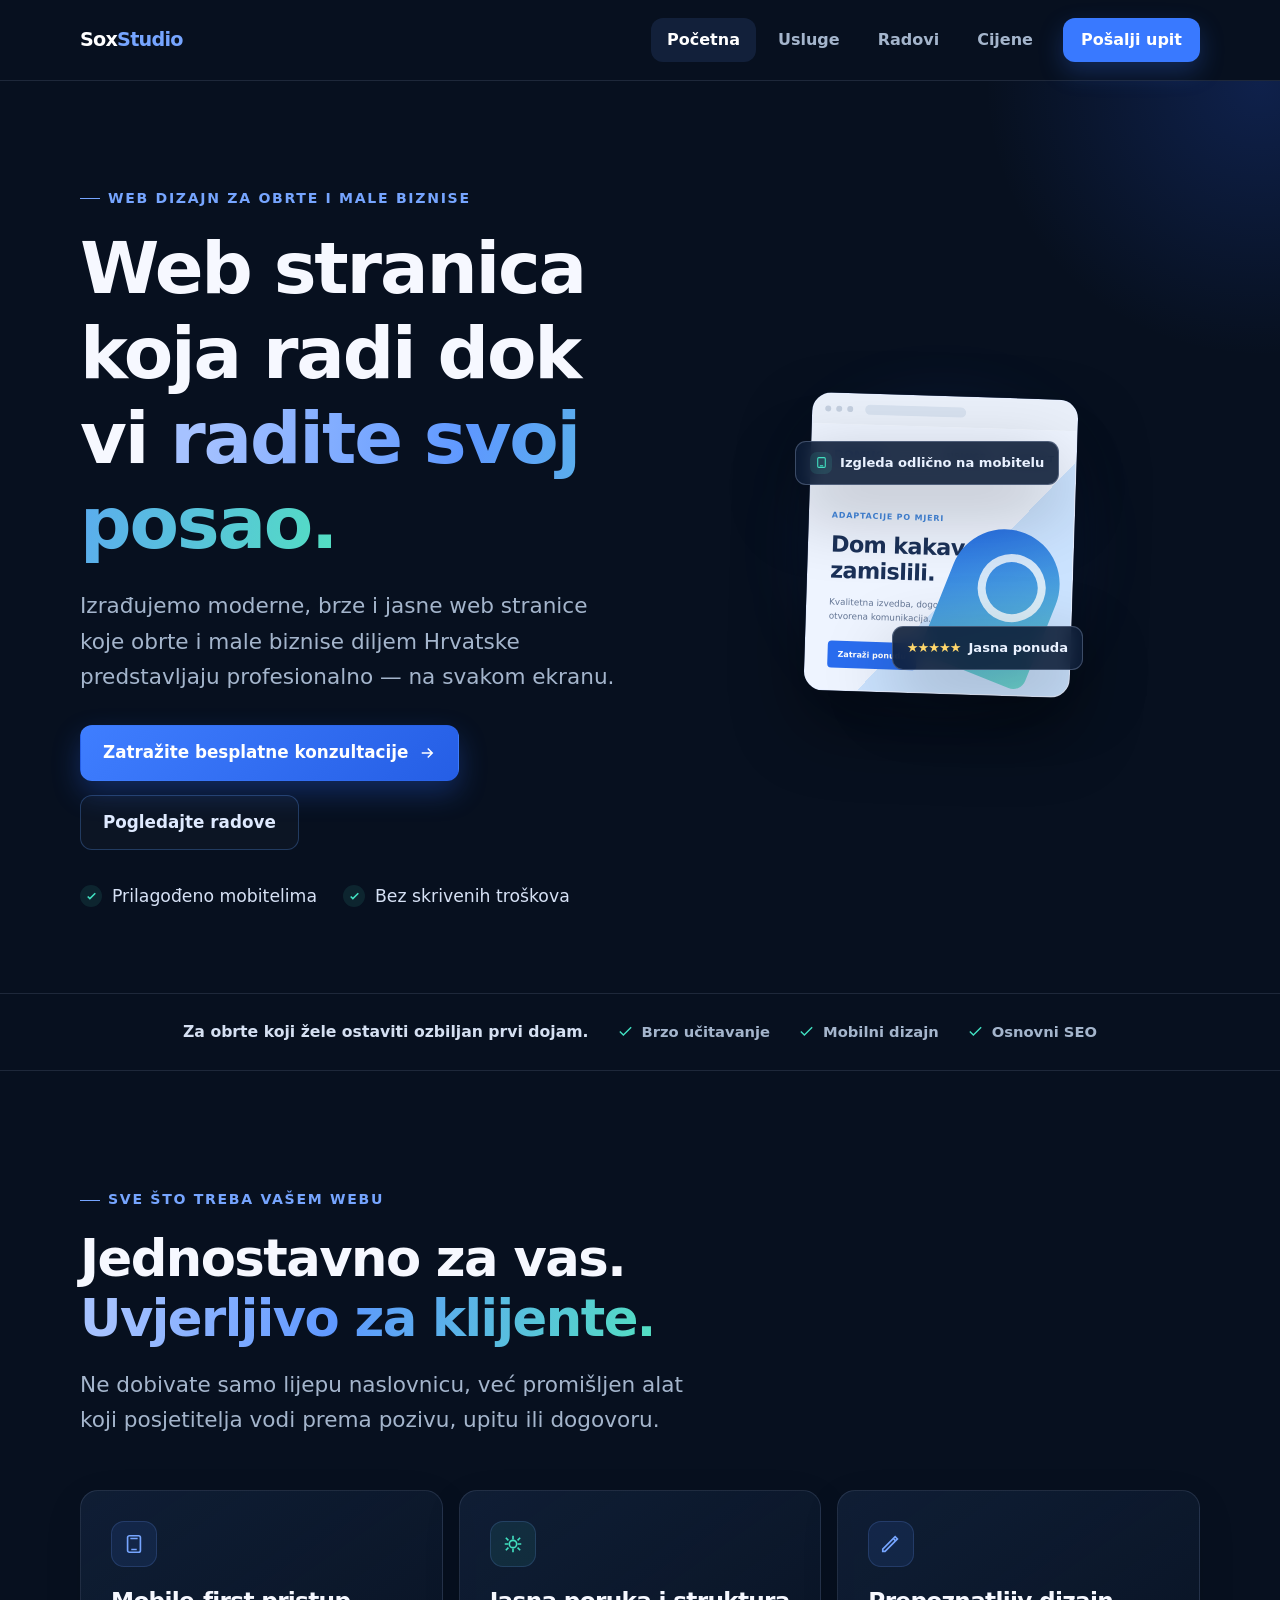
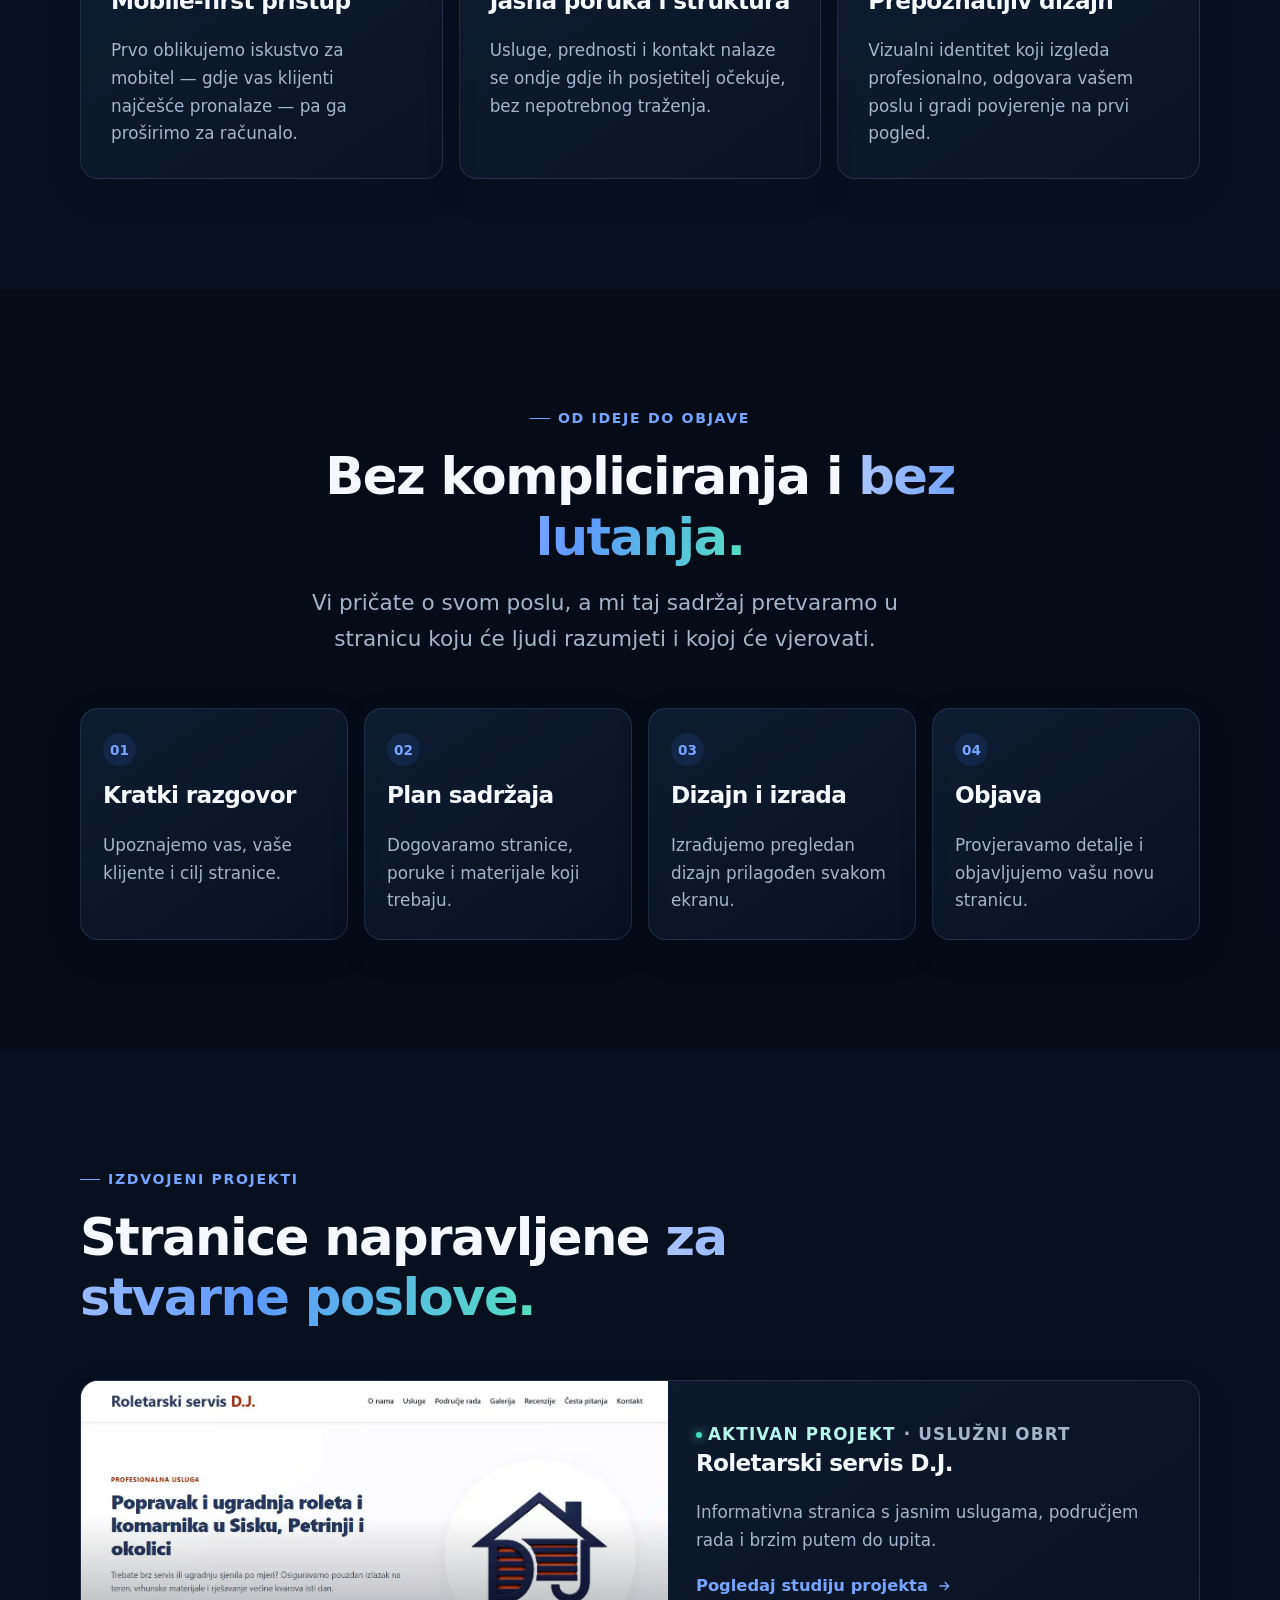
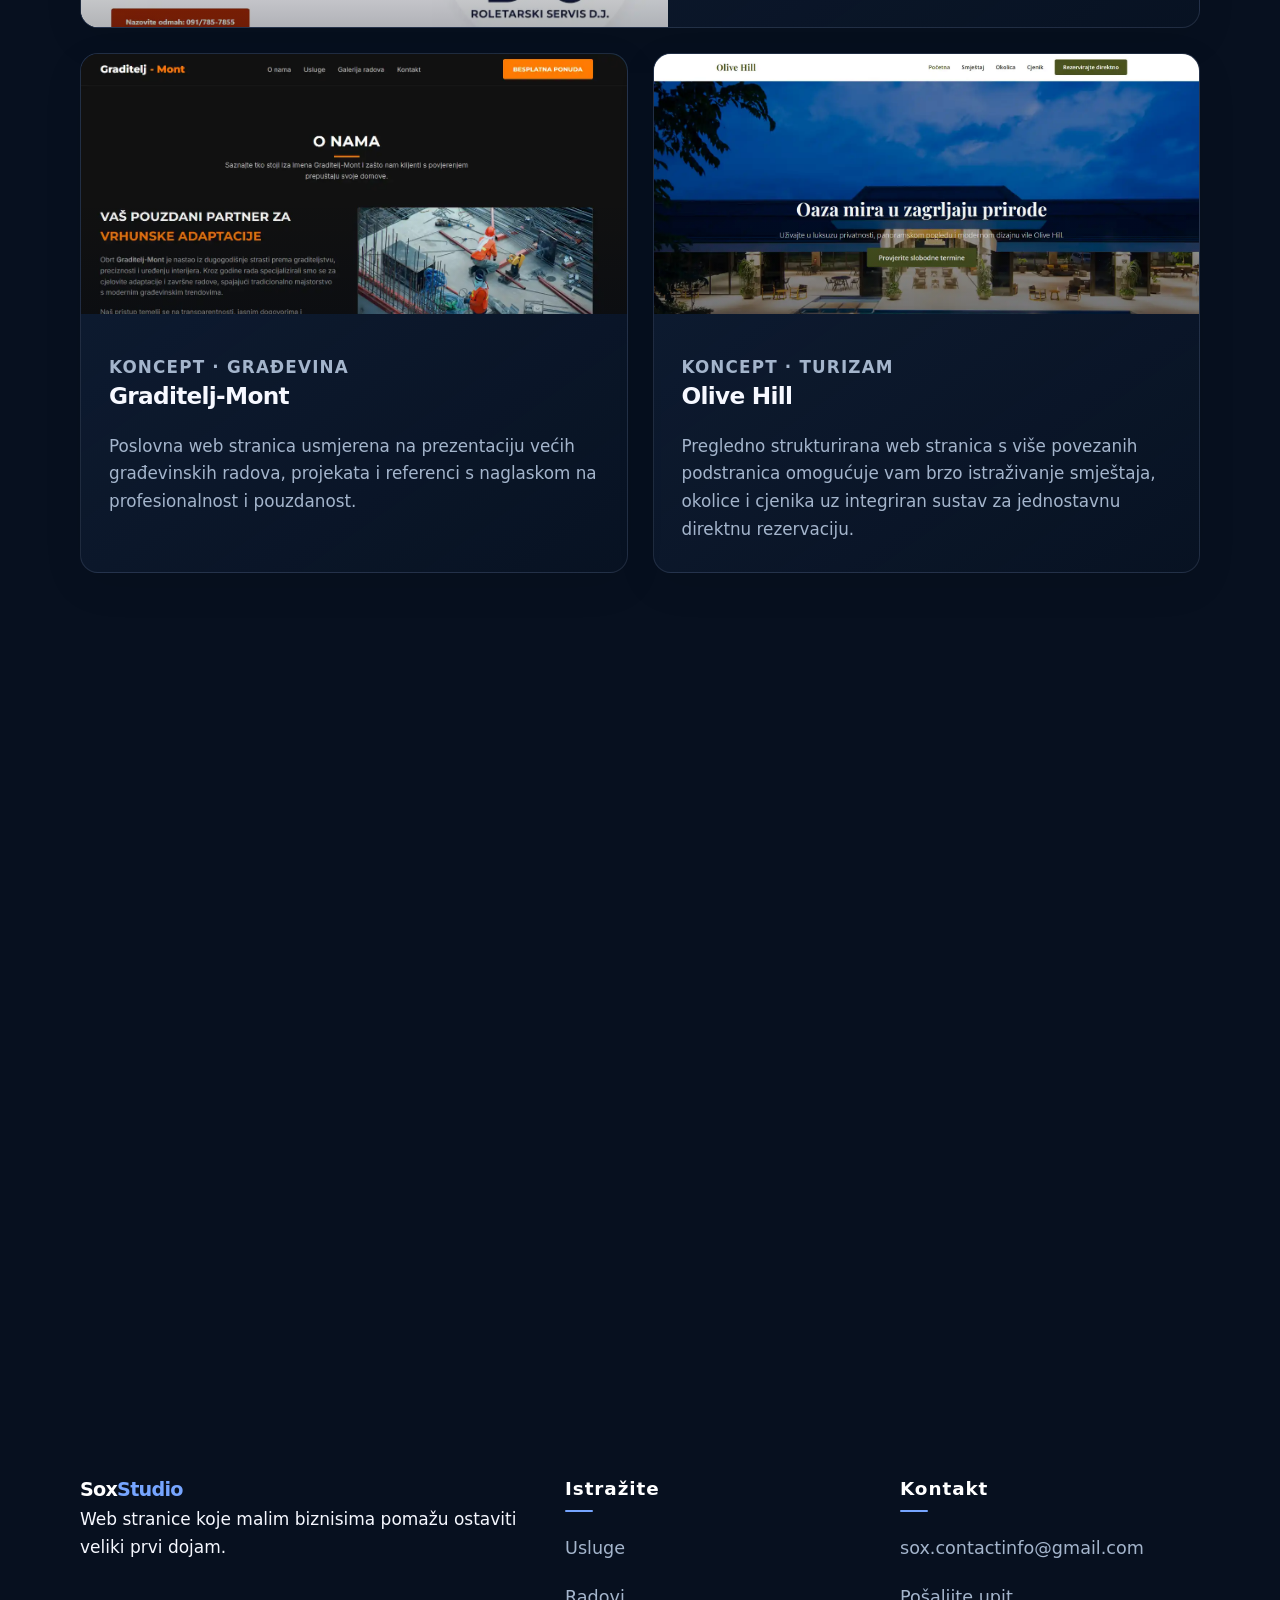
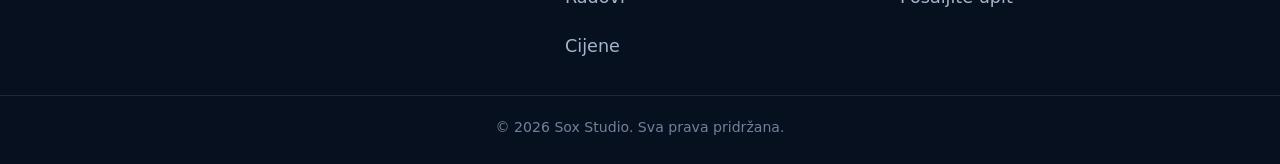
==== index.html @ bccfd8ac "Update index.html" ====
<!doctype html>
<html lang="hr">
<head>
  <meta charset="utf-8">
  <meta name="viewport" content="width=device-width, initial-scale=1">
  
  <!-- Primarni SEO Title (Sadrži primarnu ključnu riječ i brend) -->
  <title>Izrada web stranica za obrte i male biznise | Sox Studio</title>
  
  <!-- SEO Meta Opis (Privlačan sažetak do 160 znakova s pozivom na akciju) -->
  <meta name="description" content="Izrađujemo brze, moderne i jasne web stranice za obrte i male biznise diljem Hrvatske. Bez skrivenih troškova. Zatražite besplatne konzultacije!">
  
  <!-- Kanonski link (ažuriran na novu vlastitu domenu) -->
  <link rel="canonical" href="https://sox-studio.hr/">

  <!-- Open Graph / Social Sharing tagovi (Za ljepši prikaz na Facebooku, WhatsAppu, LinkedInu) -->
  <meta property="og:title" content="Izrada web stranica za obrte i male biznise | Sox Studio">
  <meta property="og:description" content="Izrađujemo brze, moderne i jasne web stranice za male biznise diljem Hrvatske. Bez skrivenih troškova.">
  <meta property="og:type" content="website">
  <meta property="og:url" content="https://sox-studio.hr">
  <meta property="og:image" content="https://sox-studio.hr/assets/images/og-slika.jpg">

  <link rel="stylesheet" href="assets/styles.css">
</head>
<body>
  <header class="site-header">
    <div class="container nav">
      <a class="logo" href="index.html" aria-label="Sox Studio, početna">Sox<span>Studio</span></a>
      <button class="menu-button" type="button" aria-label="Otvori navigaciju" aria-expanded="false">
        <svg class="menu-icon" viewBox="0 0 24 24" fill="none" stroke="currentColor" stroke-width="2"><path d="M3 6h18M3 12h18M3 18h18"/></svg>
        <svg class="close-icon" viewBox="0 0 24 24" fill="none" stroke="currentColor" stroke-width="2"><path d="m6 6 12 12M18 6 6 18"/></svg>
      </button>
      <nav class="nav-links" aria-label="Glavna navigacija">
        <a href="index.html" aria-current="page">Početna</a>
        <a href="usluge.html">Usluge</a>
        <a href="radovi.html">Radovi</a>
        <a href="cijene.html">Cijene</a>
        <a href="kontakt.html" class="nav-cta">Pošalji upit</a>
      </nav>
    </div>
  </header>

  <main>
    <section class="hero">
      <div class="container hero-grid">
        <div class="hero-copy" data-reveal>
          <p class="eyebrow">Web dizajn za obrte i male biznise</p>
          <h1>Web stranica koja radi dok vi <span class="gradient-text">radite svoj posao.</span></h1>
          <p class="lead">Izrađujemo moderne, brze i jasne web stranice koje obrte i male biznise diljem Hrvatske predstavljaju profesionalno — na svakom ekranu.</p>
          <div class="button-row">
            <a class="button button--primary" href="kontakt.html">Zatražite besplatne konzultacije <svg viewBox="0 0 24 24" fill="none" stroke="currentColor" stroke-width="2"><path d="M5 12h14m-6-6 6 6-6 6"/></svg></a>
            <a class="button button--ghost" href="radovi.html">Pogledajte radove</a>
          </div>
          <ul class="hero-points">
            <li><span class="tick"><svg viewBox="0 0 24 24" fill="none" stroke="currentColor" stroke-width="3"><path d="m5 12 4 4L19 6"/></svg></span>Prilagođeno mobitelima</li>
            <li><span class="tick"><svg viewBox="0 0 24 24" fill="none" stroke="currentColor" stroke-width="3"><path d="m5 12 4 4L19 6"/></svg></span>Bez skrivenih troškova</li>
          </ul>
        </div>
        <div class="hero-visual" data-reveal>
          <div class="glow"></div>
          <div class="floating-card floating-card--top"><span class="floating-icon"><svg viewBox="0 0 24 24" fill="none" stroke="currentColor" stroke-width="2"><rect x="5" y="3" width="14" height="18" rx="2"/><path d="M9 18h6"/></svg></span>Izgleda odlično na mobitelu</div>
          <div class="site-preview" aria-label="Primjer modernog web dizajna">
            <div class="preview-bar"><i class="preview-dot"></i><i class="preview-dot"></i><i class="preview-dot"></i><i class="preview-address"></i></div>
            <div class="preview-content">
              <div class="preview-nav"><b>DOMUS</b><span>USLUGE &nbsp; · &nbsp; KONTAKT</span></div>
              <div class="preview-splash"><span class="preview-label">Adaptacije po mjeri</span><h3>Dom kakav ste zamislili.</h3><p>Kvalitetna izvedba, dogovoreni rokovi i otvorena komunikacija.</p><span class="preview-action">Zatraži ponudu</span></div>
              <div class="preview-shape"></div>
            </div>
          </div>
          <div class="floating-card floating-card--bottom"><span class="rating">★★★★★</span> Jasna ponuda</div>
        </div>
      </div>
    </section>

    <aside class="trust-strip" aria-label="Prednosti Sox Studija">
      <div class="container trust-inner">
        <p>Za obrte koji žele ostaviti ozbiljan prvi dojam.</p>
        <span class="trust-item"><svg viewBox="0 0 24 24" fill="none" stroke="currentColor" stroke-width="2"><path d="M20 6 9 17l-5-5"/></svg>Brzo učitavanje</span>
        <span class="trust-item"><svg viewBox="0 0 24 24" fill="none" stroke="currentColor" stroke-width="2"><path d="M20 6 9 17l-5-5"/></svg>Mobilni dizajn</span>
        <span class="trust-item"><svg viewBox="0 0 24 24" fill="none" stroke="currentColor" stroke-width="2"><path d="M20 6 9 17l-5-5"/></svg>Osnovni SEO</span>
      </div>
    </aside>

    <section class="section" id="prednosti">
      <div class="container">
        <div class="section-head" data-reveal>
          <p class="eyebrow">Sve što treba vašem webu</p>
          <h2>Jednostavno za vas. <span class="gradient-text">Uvjerljivo za klijente.</span></h2>
          <p class="lead">Ne dobivate samo lijepu naslovnicu, već promišljen alat koji posjetitelja vodi prema pozivu, upitu ili dogovoru.</p>
        </div>
        <div class="cards cards--3">
          <article class="feature-card" data-reveal>
            <div class="icon-box"><svg viewBox="0 0 24 24" fill="none" stroke="currentColor" stroke-width="1.8"><rect x="5" y="3" width="14" height="18" rx="2"/><path d="M9 18h6M8 6h8"/></svg></div>
            <h3>Mobile-first pristup</h3>
            <p>Prvo oblikujemo iskustvo za mobitel — gdje vas klijenti najčešće pronalaze — pa ga proširimo za računalo.</p>
          </article>
          <article class="feature-card" data-reveal>
            <div class="icon-box icon-box--teal"><svg viewBox="0 0 24 24" fill="none" stroke="currentColor" stroke-width="1.8"><path d="M12 3v4m0 10v4M4.2 5.2l2.8 2.8m10 8 2.8 2.8M3 12h4m10 0h4M4.2 18.8 7 16m10-8 2.8-2.8"/><circle cx="12" cy="12" r="4"/></svg></div>
            <h3>Jasna poruka i struktura</h3>
            <p>Usluge, prednosti i kontakt nalaze se ondje gdje ih posjetitelj očekuje, bez nepotrebnog traženja.</p>
          </article>
          <article class="feature-card" data-reveal>
            <div class="icon-box"><svg viewBox="0 0 24 24" fill="none" stroke="currentColor" stroke-width="1.8"><path d="M3 17.5V20h2.5L19 6.5 16.5 4 3 17.5Z"/><path d="m14.5 6 2.5 2.5"/></svg></div>
            <h3>Prepoznatljiv dizajn</h3>
            <p>Vizualni identitet koji izgleda profesionalno, odgovara vašem poslu i gradi povjerenje na prvi pogled.</p>
          </article>
        </div>
      </div>
    </section>

    <section class="section section--dark">
      <div class="container">
        <div class="section-head section-head--center" data-reveal>
          <p class="eyebrow">Od ideje do objave</p>
          <h2>Bez kompliciranja i <span class="gradient-text">bez lutanja.</span></h2>
          <p class="lead">Vi pričate o svom poslu, a mi taj sadržaj pretvaramo u stranicu koju će ljudi razumjeti i kojoj će vjerovati.</p>
        </div>
        <div class="steps">
          <article class="step-card" data-reveal><h3>Kratki razgovor</h3><p>Upoznajemo vas, vaše klijente i cilj stranice.</p></article>
          <article class="step-card" data-reveal><h3>Plan sadržaja</h3><p>Dogovaramo stranice, poruke i materijale koji trebaju.</p></article>
          <article class="step-card" data-reveal><h3>Dizajn i izrada</h3><p>Izrađujemo pregledan dizajn prilagođen svakom ekranu.</p></article>
          <article class="step-card" data-reveal><h3>Objava</h3><p>Provjeravamo detalje i objavljujemo vašu novu stranicu.</p></article>
        </div>
      </div>
    </section>

    <section class="section">
      <div class="container">
        <div class="section-head" data-reveal>
          <p class="eyebrow">Izdvojeni projekti</p>
          <h2>Stranice napravljene <span class="gradient-text">za stvarne poslove.</span></h2>
        </div>
        
        <div class="projects">
          
          <!-- 1. Roletarski servis -->
          <article class="project-card project-card--wide" data-reveal>
            <div class="project-thumb project-thumb--roletar">
              <a href="https://roletarski-servis-dj.hr/" target="_blank" rel="noopener noreferrer">
                <img src="assets/images/web-dizajn-roletarski-servis.webp" alt="Izrada web stranice za roletarski servis - prikaz projekta" class="mini-image" loading="lazy">
              </a>
            </div>
            <div class="project-info">
              <p class="project-meta"><span class="status">Aktivan projekt</span> · Uslužni obrt</p>
              <h3>Roletarski servis D.J.</h3>
              <p>Informativna stranica s jasnim uslugama, područjem rada i brzim putem do upita.</p>
              <a class="text-link" href="radovi.html">Pogledaj studiju projekta <svg viewBox="0 0 24 24" fill="none" stroke="currentColor" stroke-width="2"><path d="M5 12h14m-6-6 6 6-6 6"/></svg></a>
            </div>
          </article>

          <!-- 2. Graditelj Mont -->
          <article class="project-card" data-reveal>
            <div class="project-thumb project-thumb--volt">
              <a href="https://lorenaa420.github.io/graditeljstvo-web/" target="_blank" rel="noopener noreferrer">
                <img src="assets/images/web-stranica-gradevinski-obrt.webp" alt="Web prezentacija majstora za kućne popravke - prikaz dizajna" class="mini-image" loading="lazy">
              </a>
            </div>
            <div class="project-info">
              <p class="project-meta">Koncept · Građevina</p>
              <h3>Graditelj-Mont</h3>
              <p>Poslovna web stranica usmjerena na prezentaciju većih građevinskih radova, projekata i referenci s naglaskom na profesionalnost i pouzdanost.</p>
            </div>
          </article>

          <!-- 3. Vila na najam -->
          <article class="project-card" data-reveal>
            <div class="project-thumb project-thumb--kvadrat">
              <a href="https://lorenaa420.github.io/turizam-web/index.html" target="_blank" rel="noopener noreferrer">
                <img src="assets/images/web-dizajn-iznajmljivanje-smjestaj.webp" alt="Web stranica građevinskog obrta i adaptacija - prikaz projekta" class="mini-image" loading="lazy">
              </a>
            </div>
            <div class="project-info">
              <p class="project-meta">Koncept · Turizam</p>
              <h3>Olive Hill</h3>
              <p>Pregledno strukturirana web stranica s više povezanih podstranica omogućuje vam brzo istraživanje smještaja, okolice i cjenika uz integriran sustav za jednostavnu direktnu rezervaciju.</p>
            </div>
          </article>

        </div>

        <div class="button-row" data-reveal>
          <a class="button button--ghost" href="radovi.html">Svi naši radovi <svg viewBox="0 0 24 24" fill="none" stroke="currentColor" stroke-width="2"><path d="M5 12h14m-6-6 6 6-6 6"/></svg></a>
        </div>
      </div>
    </section>

    <section class="section">
      <div class="container"><div class="cta-box" data-reveal>
        <p class="eyebrow">Spremni za bolji prvi dojam?</p>
        <h2>Vaš posao zaslužuje web stranicu koja ga predstavlja kako treba.</h2>
        <p class="lead">Javite nam što radite i što želite postići. Početni razgovor je besplatan i bez obveze.</p>
        <div class="button-row"><a class="button button--primary" href="kontakt.html">Pošaljite upit <svg viewBox="0 0 24 24" fill="none" stroke="currentColor" stroke-width="2"><path d="M5 12h14m-6-6 6 6-6 6"/></svg></a><a class="button button--ghost" href="cijene.html">Pogledajte cijene</a></div>
      </div></div>
    </section>
  </main>

  <footer class="site-footer">
    <div class="container">
      <div class="footer-grid">
        <div>
          <a class="logo" href="index.html">Sox<span>Studio</span></a>
          <p class="footer-copy">Web stranice koje malim biznisima pomažu ostaviti veliki prvi dojam.</p>
        </div>
        <div>
          <p class="footer-title">Istražite</p>
          <nav class="footer-links">
            <a href="usluge.html">Usluge</a>
            <a href="radovi.html">Radovi</a>
            <a href="cijene.html">Cijene</a>
          </nav>
        </div>
        <div>
          <p class="footer-title">Kontakt</p>
          <nav class="footer-links">
            <a href="mailto:sox.contactinfo@gmail.com">sox.contactinfo@gmail.com</a>
            <a href="kontakt.html">Pošaljite upit</a>
          </nav>
        </div>
      </div>
      <div class="footer-bottom">
        <span>© 2026 Sox Studio. Sva prava pridržana.</span>
      </div>
    </div>
  </footer>

  <script src="assets/script.js"></script>

  <!-- Schema JSON-LD skripta -->
  <script type="application/ld+json">
  {
    "@context": "https://schema.org",
    "@type": "ProfessionalService",
    "name": "Sox Studio",
    "description": "Izrada brzih, modernih i jasnih web stranica za obrte i male biznise diljem Hrvatske.",
    "url": "https://lorenaa420.github.io/sox-studio/index.html",
    "email": "sox.contactinfo@gmail.com",
    "areaServed": "Croatia",
    "priceRange": "€€",
    "knowsAbout": ["Web dizajn", "Izrada web stranica", "Mobile-first dizajn", "SEO"]
  }
  </script>
</body>
</html>
---- assets/styles.css ----
/* Sox Studio — shared, mobile-first styles (Fiksiran problem s prozirnošću kod skrolanja) */
:root {
  --bg: #07101f;
  --surface: #0c1729;
  --surface-2: #101f36;
  --line: rgba(195, 215, 255, .12);
  --line-strong: rgba(95, 159, 255, .28);
  --text: #f6f8ff;
  --muted: #a4b5cc;
  --blue: #3979ff;
  --blue-light: #76a5ff;
  --teal: #41dfc0;
  --shadow: 0 24px 70px rgba(0, 0, 0, .28);
  --radius-lg: 28px;
  --radius-md: 18px;
  --container: min(1120px, calc(100% - 40px));
}

* { box-sizing: border-box; }
html { scroll-behavior: smooth; }
body {
  min-width: 320px;
  margin: 0;
  overflow-x: hidden;
  color: var(--text);
  background: var(--bg);
  font-family: Inter, ui-sans-serif, system-ui, -apple-system, BlinkMacSystemFont, "Segoe UI", sans-serif;
  font-size: 17px;
  line-height: 1.65;
}
body.menu-open { overflow: hidden; }
a { color: inherit; }
button, input, textarea { font: inherit; }
button { cursor: pointer; }
::selection { background: rgba(57, 121, 255, .55); color: #fff; }

.container { width: var(--container); margin-inline: auto; }
.eyebrow {
  display: inline-flex;
  align-items: center;
  gap: 8px;
  margin: 0 0 16px;
  color: var(--blue-light);
  font-size: .88rem; 
  font-weight: 800;
  letter-spacing: .12em;
  text-transform: uppercase;
}
.eyebrow::before { width: 20px; height: 1px; background: currentColor; content: ""; }
.section { padding: 85px 0; }
.section--dark { background: rgba(3, 8, 18, .44); }
.section-head { max-width: 700px; margin-bottom: 38px; }
.section-head--center { margin-inline: auto; text-align: center; }
h1, h2, h3, h4, p { margin-top: 0; }
h1, h2, h3, h4 { letter-spacing: -.03em; line-height: 1.18; }
h1 { max-width: 740px; margin-bottom: 22px; font-size: clamp(2.6rem, 8.5vw, 4.5rem); }
h2 { margin-bottom: 18px; font-size: clamp(2.1rem, 5.5vw, 3.2rem); }
h3 { font-size: 1.45rem; }
h4 { font-size: 1.18rem; }
.lead { max-width: 630px; margin-bottom: 0; color: var(--muted); font-size: clamp(1.12rem, 2.3vw, 1.35rem); }
.gradient-text { background: linear-gradient(100deg, #a6c2ff 5%, #5e98ff 45%, #53dfc2); -webkit-background-clip: text; background-clip: text; color: transparent; }
.muted { color: var(--muted); }

/* Header & Mobile Navigation Fix (Uklonjena prozirnost kod skrolanja) */
.site-header {
  position: sticky;
  top: 0;
  z-index: 30;
  border-bottom: 1px solid var(--line);
  background: #07101f;
}
.site-header.is-scrolled { 
  background: #07101f; 
}
.nav { display: flex; min-height: 74px; align-items: center; justify-content: space-between; }
.logo { display: inline-flex; align-items: center; color: #fff; font-size: 1.2rem; font-weight: 850; letter-spacing: -.04em; text-decoration: none; }
.logo span { color: var(--blue-light); }
.menu-button { z-index: 32; display: grid; width: 44px; height: 44px; padding: 0; place-content: center; border: 1px solid var(--line); border-radius: 11px; color: var(--text); background: rgba(255, 255, 255, .03); }
.menu-button svg { width: 20px; height: 20px; }
.menu-button .close-icon { display: none; }
.menu-button[aria-expanded="true"] .menu-icon { display: none; }
.menu-button[aria-expanded="true"] .close-icon { display: block; }

/* Mobilni meni */
.nav-links { 
  position: fixed; 
  inset: 0; 
  z-index: 31; 
  display: flex; 
  visibility: hidden; 
  padding: 100px 24px 30px; 
  flex-direction: column; 
  align-items: center; 
  justify-content: center; 
  gap: 16px; 
  opacity: 0; 
  background: #07101f; 
  transition: opacity .22s ease, visibility .22s ease; 
}
.nav-links[data-open="true"] { visibility: visible; opacity: 1; }
.nav-links a { width: min(100%, 340px); padding: 15px 20px; border-radius: 12px; color: var(--muted); font-size: 1.25rem; font-weight: 700; text-align: center; text-decoration: none; transition: background .2s, color .2s; }
.nav-links a:hover, .nav-links a[aria-current="page"] { color: #fff; background: rgba(100, 149, 255, .12); }
.nav-links .nav-cta { margin-top: 8px; color: #fff; background: var(--blue); box-shadow: 0 10px 25px rgba(57, 121, 255, .25); }

/* Buttons */
.button-row { display: flex; flex-wrap: wrap; gap: 14px; margin-top: 30px; }
.button { display: inline-flex; min-height: 52px; align-items: center; justify-content: center; gap: 10px; padding: 13px 22px; border: 1px solid transparent; border-radius: 12px; color: #fff; font-size: 1.05rem; font-weight: 760; text-align: center; text-decoration: none; transition: transform .2s, border-color .2s, background .2s, box-shadow .2s; }
.button:hover { transform: translateY(-2px); }
.button--primary { background: linear-gradient(135deg, #3f7eff, #255ee5); box-shadow: 0 12px 28px rgba(40, 96, 231, .32); }
.button--primary:hover { box-shadow: 0 16px 34px rgba(40, 96, 231, .45); }
.button--ghost { border-color: var(--line-strong); color: #dfeaff; background: rgba(255,255,255,.025); }
.button--ghost:hover { border-color: rgba(140, 181, 255, .7); background: rgba(100, 149, 255, .1); }
.button svg { width: 18px; height: 18px; }

/* Homepage hero */
.hero { position: relative; padding: 85px 0 65px; overflow: hidden; }
.hero::before { position: absolute; top: -290px; right: -270px; width: 580px; height: 580px; border-radius: 50%; background: radial-gradient(circle, rgba(46, 101, 255, .2), transparent 67%); content: ""; pointer-events: none; }
.hero-grid { display: grid; gap: 52px; align-items: center; }
.hero-copy { position: relative; z-index: 1; }
.hero .lead { max-width: 580px; }
.hero-points { display: grid; gap: 12px; margin: 32px 0 0; padding: 0; list-style: none; color: #d6e1f5; font-size: 1.08rem; }
.hero-points li { display: flex; align-items: center; gap: 10px; }
.tick { display: grid; width: 22px; height: 22px; flex: none; place-items: center; border-radius: 50%; color: var(--teal); background: rgba(65, 223, 192, .1); }
.tick svg { width: 13px; height: 13px; }
.hero-visual { position: relative; max-width: 490px; margin-inline: auto; }
.glow { position: absolute; inset: 14% 12%; border-radius: 50%; background: rgba(47, 106, 255, .32); filter: blur(45px); }
.site-preview { position: relative; overflow: hidden; border: 1px solid rgba(162, 192, 255, .25); border-radius: 19px; background: #f7faff; box-shadow: 0 34px 70px rgba(0, 0, 0, .42); color: #17243c; transform: rotate(1.8deg); }
.preview-bar { display: flex; height: 30px; align-items: center; gap: 5px; padding-inline: 12px; background: #e9eff9; }
.preview-dot { width: 6px; height: 6px; border-radius: 50%; background: #c4cfdf; }
.preview-address { width: 42%; height: 10px; margin-left: 7px; border-radius: 5px; background: #d7e1ef; }
.preview-content { min-height: 260px; padding: 22px; background: linear-gradient(132deg, #eef4ff 0 58%, #cbe3ff 58%); }
.preview-nav { display: flex; justify-content: space-between; color: #354b70; font-size: .55rem; font-weight: 800; }
.preview-nav b { color: #2457cc; font-size: .75rem; }
.preview-splash { position: relative; max-width: 220px; margin-top: 32px; }
.preview-label { display: inline-block; color: #4388df; font-size: .5rem; font-weight: 800; letter-spacing: .1em; text-transform: uppercase; }
.preview-content h3 { margin: 5px 0 11px; color: #1b3158; font-size: 1.4rem; }
.preview-content p { width: 85%; margin-bottom: 13px; color: #647695; font-size: .55rem; }
.preview-action { display: inline-block; padding: 7px 10px; border-radius: 4px; color: #fff; background: #2a6def; font-size: .5rem; font-weight: 800; }
.preview-shape { position: absolute; right: 19px; bottom: 17px; width: 110px; height: 150px; border-radius: 55px 55px 13px 13px; background: linear-gradient(145deg, #2368e8, #71d9d2); transform: rotate(20deg); }
.preview-shape::before { position: absolute; top: 22px; left: 29px; width: 52px; height: 52px; border: 8px solid rgba(255,255,255,.78); border-radius: 50%; content: ""; }
.floating-card { position: absolute; z-index: 2; display: flex; align-items: center; gap: 8px; padding: 10px 14px; border: 1px solid rgba(201, 219, 255, .25); border-radius: 11px; color: #e9f1ff; background: rgba(13, 29, 55, .89); box-shadow: var(--shadow); font-size: .82rem; font-weight: 760; backdrop-filter: blur(8px); }
.floating-card--top { top: 15%; left: -13px; }
.floating-card--bottom { right: -9px; bottom: 8%; }
.floating-icon { display: grid; width: 22px; height: 22px; place-items: center; border-radius: 7px; color: var(--teal); background: rgba(65, 223, 192, .12); }
.floating-icon svg { width: 13px; height: 13px; }
.rating { color: #ffd76b; letter-spacing: -1px; }

/* General components */
.trust-strip { padding: 25px 0; border-block: 1px solid var(--line); color: var(--muted); }
.trust-inner { display: flex; flex-wrap: wrap; align-items: center; justify-content: center; gap: 15px 28px; text-align: center; }
.trust-inner p { margin: 0; color: #d5e0f2; font-size: .98rem; font-weight: 720; }
.trust-item { display: flex; align-items: center; gap: 8px; font-size: .92rem; font-weight: 650; }
.trust-item svg { width: 17px; height: 17px; color: var(--teal); }
.cards { display: grid; gap: 16px; }
.feature-card, .project-card, .price-card, .step-card, .contact-card, .testimonial, .faq-item { border: 1px solid var(--line); border-radius: var(--radius-md); background: linear-gradient(145deg, rgba(20, 37, 64, .66), rgba(10, 22, 40, .45)); box-shadow: 0 12px 40px rgba(0,0,0,.08); }
.feature-card { padding: 28px; transition: border-color .2s, transform .2s, background .2s; }
.feature-card:hover { border-color: var(--line-strong); background: rgba(21, 42, 73, .88); transform: translateY(-4px); }
.icon-box { display: grid; width: 46px; height: 46px; margin-bottom: 20px; place-items: center; border: 1px solid rgba(113, 163, 255, .18); border-radius: 13px; color: var(--blue-light); background: rgba(63, 126, 255, .11); }
.icon-box--teal { color: var(--teal); background: rgba(65, 223, 192, .09); }
.icon-box svg { width: 22px; height: 22px; }
.feature-card p, .project-card p, .step-card p, .testimonial p { margin: 12px 0 0; color: var(--muted); font-size: 1.05rem; }
.text-link { display: inline-flex; align-items: center; gap: 8px; margin-top: 18px; color: var(--blue-light); font-size: 1.02rem; font-weight: 750; text-decoration: none; }
.text-link svg { width: 16px; height: 16px; transition: transform .2s; }
.text-link:hover svg { transform: translateX(3px); }

/* Project cards */
.projects { display: grid; gap: 20px; }
.project-card { position: relative; overflow: hidden; }

.project-thumb { 
  position: relative; 
  height: 230px; 
  overflow: hidden; 
  padding: 0; 
}

.project-thumb::after { 
  position: absolute; 
  inset: 0; 
  background: linear-gradient(180deg, transparent 55%, rgba(1, 7, 18, .3)); 
  content: ""; 
  pointer-events: none;
  z-index: 2;
}

.project-thumb--roletar { background: linear-gradient(135deg, #f9eee1 0 52%, #a76d37 52% 60%, #d2b28d 60%); }
.project-thumb--volt { background: linear-gradient(135deg, #0b1128, #123362 55%, #1b917f); }
.project-thumb--kvadrat { background: linear-gradient(135deg, #d5d8da, #9da5a8 48%, #494e55 48%); }
.project-thumb--beauty { background: linear-gradient(135deg, #f9e3e8, #dbafbf 55%, #a16f80); }

.mini-image {
  position: absolute;
  top: 0;
  left: 0;
  width: 100%;
  height: 100%;
  object-fit: cover; 
  object-position: top center; 
  display: block;
  z-index: 1;
}

.project-info { padding: 26px; }
.project-meta { display: flex; align-items: center; gap: 8px; margin: 0 0 10px; color: var(--blue-light); font-size: .84rem; font-weight: 800; letter-spacing: .07em; text-transform: uppercase; }
.status { display: inline-flex; align-items: center; gap: 6px; color: #b5f6e9; }
.status::before { width: 6px; height: 6px; border-radius: 50%; background: var(--teal); box-shadow: 0 0 10px var(--teal); content: ""; }

/* Process, testimonial, cta */
.steps { display: grid; gap: 16px; counter-reset: step; }
.step-card { position: relative; padding: 28px 24px 24px 74px; }
.step-card::before { position: absolute; top: 26px; left: 24px; display: grid; width: 33px; height: 33px; place-items: center; border-radius: 50%; color: var(--blue-light); background: rgba(63, 126, 255, .12); content: counter(step, decimal-leading-zero); counter-increment: step; font-size: .85rem; font-weight: 850; }
.testimonials { display: grid; gap: 16px; }
.testimonial { padding: 28px; }
.quote-mark { color: var(--blue-light); font-size: 2.3rem; line-height: .55; }
.testimonial footer { display: flex; align-items: center; gap: 12px; margin-top: 20px; }
.avatar { display: grid; width: 38px; height: 38px; place-items: center; border-radius: 50%; color: #dce7ff; background: #213961; font-size: .85rem; font-weight: 820; }
.testimonial footer strong, .testimonial footer span { display: block; }
.testimonial footer strong { font-size: .98rem; }
.testimonial footer span { color: var(--muted); font-size: .85rem; }
.cta-box { position: relative; overflow: hidden; padding: 42px 30px; border: 1px solid rgba(106, 157, 255, .28); border-radius: var(--radius-lg); background: linear-gradient(125deg, #153a91, #162c5c 65%, #0d2434); box-shadow: var(--shadow); }
.cta-box::after { position: absolute; right: -80px; bottom: -120px; width: 320px; height: 320px; border: 40px solid rgba(109, 168, 255, .13); border-radius: 50%; content: ""; }
.cta-box > * { position: relative; z-index: 1; }
.cta-box h2 { max-width: 700px; margin-bottom: 14px; }
.cta-box .lead { color: #c5d5f2; }
.cta-box .button--ghost { border-color: rgba(255,255,255,.25); }

/* Page hero */
.page-hero { position: relative; padding: 80px 0 58px; overflow: hidden; }
.page-hero::after { position: absolute; top: -150px; right: -130px; width: 420px; height: 420px; border-radius: 50%; background: radial-gradient(circle, rgba(47, 105, 255, .2), transparent 66%); content: ""; }
.page-hero .container { position: relative; z-index: 1; }
.breadcrumbs { display: flex; flex-wrap: wrap; gap: 6px; margin-bottom: 24px; color: var(--muted); font-size: .9rem; }
.breadcrumbs a { color: var(--muted); text-decoration: none; }
.breadcrumbs a:hover { color: #fff; }
.breadcrumbs span { color: #63728e; }

/* Services */
.service-list { display: grid; gap: 20px; }
.service-row { display: grid; gap: 18px; padding: 28px; border-top: 1px solid var(--line); }
.service-row:first-child { border-top: 0; }
.service-row h3 { margin-bottom: 10px; }
.service-row p { margin: 0; color: var(--muted); font-size: 1.05rem; }
.service-number { color: var(--blue-light); font-size: .85rem; font-weight: 850; letter-spacing: .08em; }
.check-list { display: grid; gap: 12px; margin: 20px 0 0; padding: 0; list-style: none; color: #dce7f9; font-size: 1.02rem; }
.check-list li { display: flex; gap: 10px; align-items: flex-start; }
.check-list svg { width: 19px; height: 19px; flex: none; color: var(--teal); }
.split-panel { display: grid; gap: 30px; align-items: center; }
.content-panel { padding: 30px; border: 1px solid var(--line); border-radius: var(--radius-lg); background: rgba(15, 30, 53, .53); }
.content-panel h3 { margin-bottom: 12px; }
.content-panel p { color: var(--muted); font-size: 1.05rem; }
.metric-grid { display: grid; grid-template-columns: repeat(2, 1fr); gap: 1px; overflow: hidden; border: 1px solid var(--line); border-radius: var(--radius-md); background: var(--line); }
.metric { padding: 24px 18px; background: #0c192d; }
.metric strong { display: block; color: #fff; font-size: 1.8rem; letter-spacing: -.06em; }
.metric span { color: var(--muted); font-size: .88rem; }

/* Portfolio */
.filter-bar { display: flex; gap: 9px; margin: 0 0 26px; overflow-x: auto; padding-bottom: 5px; scrollbar-width: none; }
.filter-bar::-webkit-scrollbar { display: none; }
.filter-button { flex: none; padding: 11px 16px; border: 1px solid var(--line); border-radius: 999px; color: var(--muted); background: transparent; font-size: .9rem; font-weight: 700; }
.filter-button[aria-pressed="true"], .filter-button:hover { border-color: rgba(112, 163, 255, .45); color: #fff; background: rgba(57, 121, 255, .15); }
.project-card.is-hidden { display: none; }
.case-grid { display: grid; gap: 20px; }
.case-highlight { padding: 30px; border: 1px solid rgba(102, 157, 255, .22); border-radius: var(--radius-lg); background: linear-gradient(135deg, #122a52, #0c1830); }
.case-highlight h3 { margin: 12px 0; font-size: 1.7rem; }
.case-tags { display: flex; flex-wrap: wrap; gap: 8px; margin-top: 20px; }
.tag { padding: 7px 11px; border: 1px solid var(--line); border-radius: 6px; color: #c8d6ed; background: rgba(255,255,255,.035); font-size: .8rem; font-weight: 700; }

/* Pricing */
.pricing-grid { display: grid; gap: 18px; align-items: stretch; }
.price-card { position: relative; padding: 30px; }
.price-card--popular { border-color: rgba(98, 151, 255, .55); background: linear-gradient(150deg, rgba(29, 68, 142, .78), rgba(12, 27, 51, .92)); box-shadow: 0 22px 45px rgba(5, 17, 40, .4); }
.popular-label { position: absolute; top: -12px; left: 24px; padding: 5px 11px; border-radius: 999px; color: #08224b; background: var(--teal); font-size: .74rem; font-weight: 850; letter-spacing: .06em; text-transform: uppercase; }
.price-card h3 { margin-bottom: 8px; }
.price-card > p { margin-bottom: 22px; color: var(--muted); font-size: 1.02rem; }
.price { display: flex; align-items: baseline; gap: 6px; margin-bottom: 6px; }
.price strong { font-size: 3rem; letter-spacing: -.08em; }
.price span { color: var(--muted); font-size: .98rem; }
.price-note { min-height: 24px; color: var(--muted); font-size: .88rem; }
.price-card .button { width: 100%; margin: 25px 0 0; }
.price-card .check-list { padding-top: 22px; border-top: 1px solid var(--line); }
.compare-wrap { overflow-x: auto; border: 1px solid var(--line); border-radius: var(--radius-md); }
.compare { width: 100%; min-width: 630px; border-collapse: collapse; color: #dce7f8; font-size: .98rem; text-align: left; }
.compare th, .compare td { padding: 20px; border-bottom: 1px solid var(--line); }
.compare th { color: #fff; background: rgba(24, 45, 79, .7); font-size: .88rem; letter-spacing: .03em; text-transform: uppercase; }
.compare tr:last-child td { border-bottom: 0; }
.yes { color: var(--teal); font-weight: 800; }
.faq-list { display: grid; gap: 12px; }
.faq-item { overflow: hidden; }
.faq-item summary { position: relative; padding: 24px 54px 24px 22px; cursor: pointer; color: #ecf2fd; font-size: 1.08rem; font-weight: 750; list-style: none; }
.faq-item summary::-webkit-details-marker { display: none; }
.faq-item summary::after { position: absolute; right: 22px; color: var(--blue-light); content: "+"; font-size: 1.5rem; font-weight: 400; transition: transform .2s; }
.faq-item[open] summary::after { transform: rotate(45deg); }
.faq-item p { margin: -4px 22px 22px; color: var(--muted); font-size: 1.02rem; }

/* Contact */
.contact-grid { display: grid; gap: 20px; }
.contact-card { padding: 28px; }
.contact-card h3 { margin-bottom: 10px; }
.contact-card p { color: var(--muted); font-size: 1.02rem; }
.contact-lines { display: grid; gap: 16px; margin-top: 24px; }
.contact-line { display: flex; align-items: center; gap: 12px; color: #e2ebfa; font-size: 1.02rem; font-weight: 700; text-decoration: none; }
.contact-line .icon-box { width: 38px; height: 38px; margin: 0; border-radius: 10px; }
.contact-line .icon-box svg { width: 17px; height: 17px; }
.form-card { padding: 32px; border: 1px solid var(--line-strong); border-radius: var(--radius-lg); background: linear-gradient(145deg, rgba(22, 47, 83, .84), rgba(9, 21, 40, .9)); }
.form-card h2 { font-size: 2rem; }
.form-card > p { margin-bottom: 25px; color: var(--muted); font-size: 1.02rem; }
.form-grid { display: grid; gap: 16px; }
.field { display: grid; gap: 8px; }
.field label { color: #dbe7f9; font-size: .94rem; font-weight: 720; }
.field input, .field textarea, .field select { width: 100%; padding: 15px 18px; border: 1px solid var(--line); border-radius: 11px; outline: none; color: #fff; background: rgba(4, 12, 25, .57); font-size: 1.02rem; transition: border-color .2s, box-shadow .2s; }
.field textarea { min-height: 124px; resize: vertical; }
.field select { color-scheme: dark; }
.field input::placeholder, .field textarea::placeholder { color: #63738d; }
.field input:focus, .field textarea:focus, .field select:focus { border-color: var(--blue-light); box-shadow: 0 0 0 3px rgba(93, 148, 255, .14); }
.form-card .button { width: 100%; margin-top: 23px; }
.form-message { min-height: 24px; margin: 12px 0 0; color: #aeeedf; font-size: .9rem; }
.map-card { min-height: 250px; overflow: hidden; border: 1px solid var(--line); border-radius: var(--radius-lg); background: linear-gradient(135deg, #132a48 0 23%, #0d1c31 23% 50%, #163353 50% 72%, #0c192c 72%); }
.map-overlay { display: grid; min-height: 250px; place-content: center; padding: 30px; text-align: center; background: radial-gradient(circle, rgba(46,107,255,.35), transparent 44%); }
.pin { display: grid; width: 58px; height: 58px; margin: 0 auto 12px; place-items: center; border: 8px solid rgba(65, 223, 192, .28); border-radius: 50%; color: var(--teal); background: #173651; box-shadow: 0 0 0 10px rgba(65, 223, 192, .06); }
.pin svg { width: 22px; height: 22px; }

/* Footer */
.footer-grid {
  display: grid;
  gap: 35px;
}

/* Naglašeni naslovi u footeru */
.footer-title {
  color: #fff;
  font-size: 1.15rem;
  font-weight: 800;
  letter-spacing: 0.05em;
  margin-bottom: 18px;
  position: relative;
}

.footer-title::after {
  content: "";
  display: block;
  width: 28px;
  height: 2px;
  background: var(--blue-light);
  margin-top: 6px;
  border-radius: 2px;
}

/* Razmak, veći font i vertikalni raspored za linkove u footeru na mobitelu */
.footer-links {
  display: flex;
  flex-direction: column;
  gap: 12px; 
}

.footer-links a {
  font-size: 1.1rem; 
  padding: 4px 0; 
  text-decoration: none;
  color: var(--muted);
  transition: color .2s;
}

.footer-links a:hover {
  color: #fff;
}

.footer-bottom { 
  text-align: center; 
  margin-top: 30px; 
  padding-top: 20px; 
  padding-bottom: 25px; 
  border-top: 1px solid var(--line); 
  color: #72819a; 
  font-size: .88rem; 
  width: 100vw;
  position: relative;
  left: 50%;
  right: 50%;
  margin-left: -50vw;
  margin-right: -50vw;
}

/* Reveal animation */
[data-reveal] { opacity: 0; transform: translateY(15px); transition: opacity .5s ease, transform .5s ease; }
[data-reveal].is-visible { opacity: 1; transform: translateY(0); }

@media (min-width: 620px) {
  .cards--3, .testimonials, .projects--2, .pricing-grid { grid-template-columns: repeat(2, 1fr); }
  .feature-card { padding: 30px; }
  .projects { grid-template-columns: repeat(2, 1fr); }
  .project-card--wide { grid-column: span 2; display: grid; grid-template-columns: 1.05fr .95fr; }
  .project-card--wide .project-thumb { min-height: 100%; }
  .steps { grid-template-columns: repeat(2, 1fr); }
  .contact-grid { grid-template-columns: .76fr 1.24fr; }
  .form-grid--two { grid-template-columns: repeat(2, 1fr); }
  .footer-grid { grid-template-columns: 1.5fr 1fr 1fr; }
  .service-row { grid-template-columns: 74px 1.1fr 1fr; align-items: start; }
  .split-panel { grid-template-columns: 1.05fr .95fr; }
}

@media (min-width: 780px) {
  .nav { min-height: 80px; }
  .menu-button { display: none; }
  .nav-links { position: static; display: flex; visibility: visible; padding: 0; flex-direction: row; gap: 6px; opacity: 1; background: transparent; }
  .nav-links a { width: auto; padding: 9px 16px; font-size: 1rem; }
  .nav-links .nav-cta { margin: 0 0 0 8px; padding-inline: 18px; }
  .hero { min-height: 690px; padding: 98px 0 82px; display: grid; align-items: center; }
  .hero-grid { grid-template-columns: 1.03fr .97fr; gap: 52px; }
  .hero-points { grid-template-columns: repeat(2, max-content); column-gap: 26px; }
  .section { padding: 110px 0; }
  .section-head { margin-bottom: 52px; }
  .cards--3 { grid-template-columns: repeat(3, 1fr); }
  .steps { grid-template-columns: repeat(4, 1fr); }
  .step-card { min-height: 178px; padding: 72px 22px 24px; }
  .step-card::before { top: 24px; left: 22px; }
  .testimonials { grid-template-columns: repeat(3, 1fr); }
  .pricing-grid { grid-template-columns: repeat(3, 1fr); }
  .price-card { padding: 34px; }
  .price-card--popular { transform: translateY(-10px); }
  .page-hero { padding: 108px 0 74px; }
  .page-hero .lead { font-size: 1.35rem; }
  .case-grid { grid-template-columns: 1.2fr .8fr; }
  .map-card { min-height: 330px; }
  .map-overlay { min-height: 330px; }
}

@media (min-width: 1000px) {
  .projects { gap: 25px; }
  .project-thumb { min-height: 260px; }
  .project-info { padding: 28px; }
  .contact-grid { gap: 38px; }
  .form-card { padding: 38px; }
}

@media (prefers-reduced-motion: reduce) {
  *, *::before, *::after { scroll-behavior: auto !important; transition-duration: .01ms !important; animation-duration: .01ms !important; animation-iteration-count: 1 !important; }
}
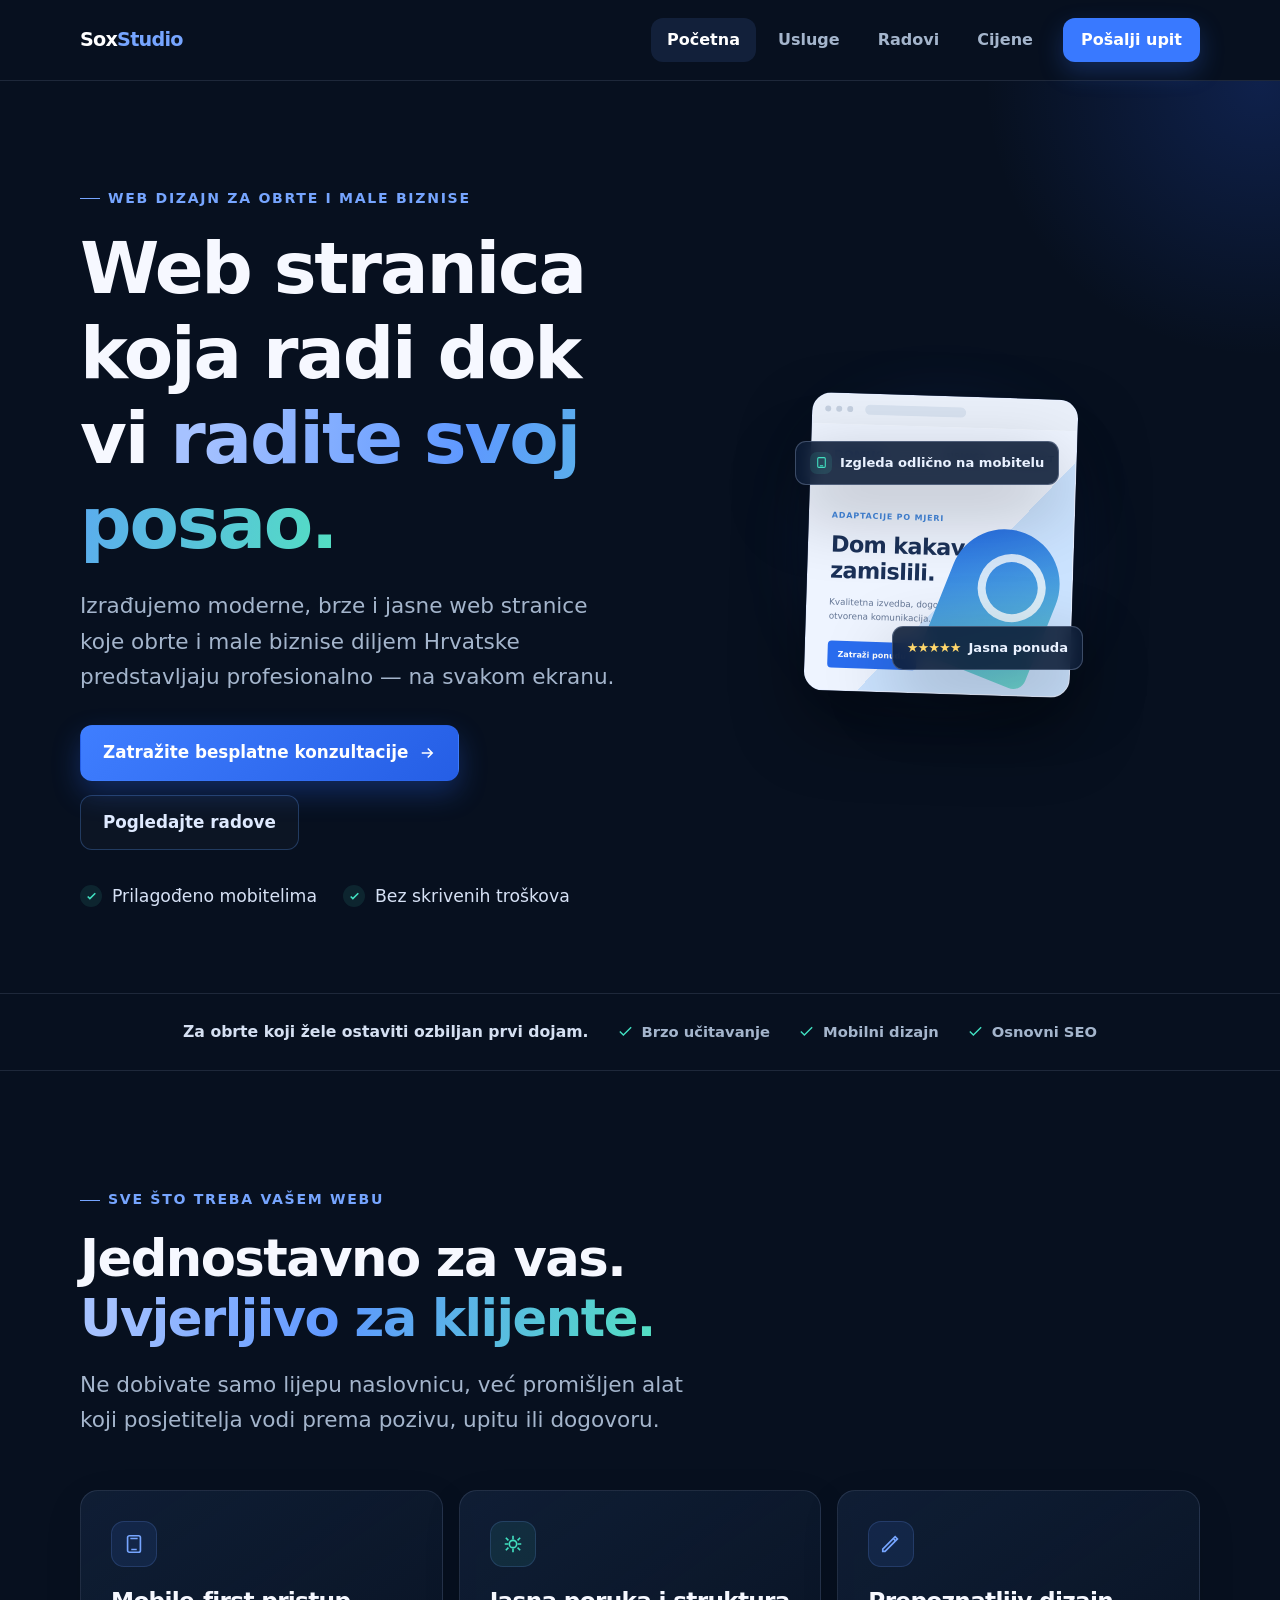
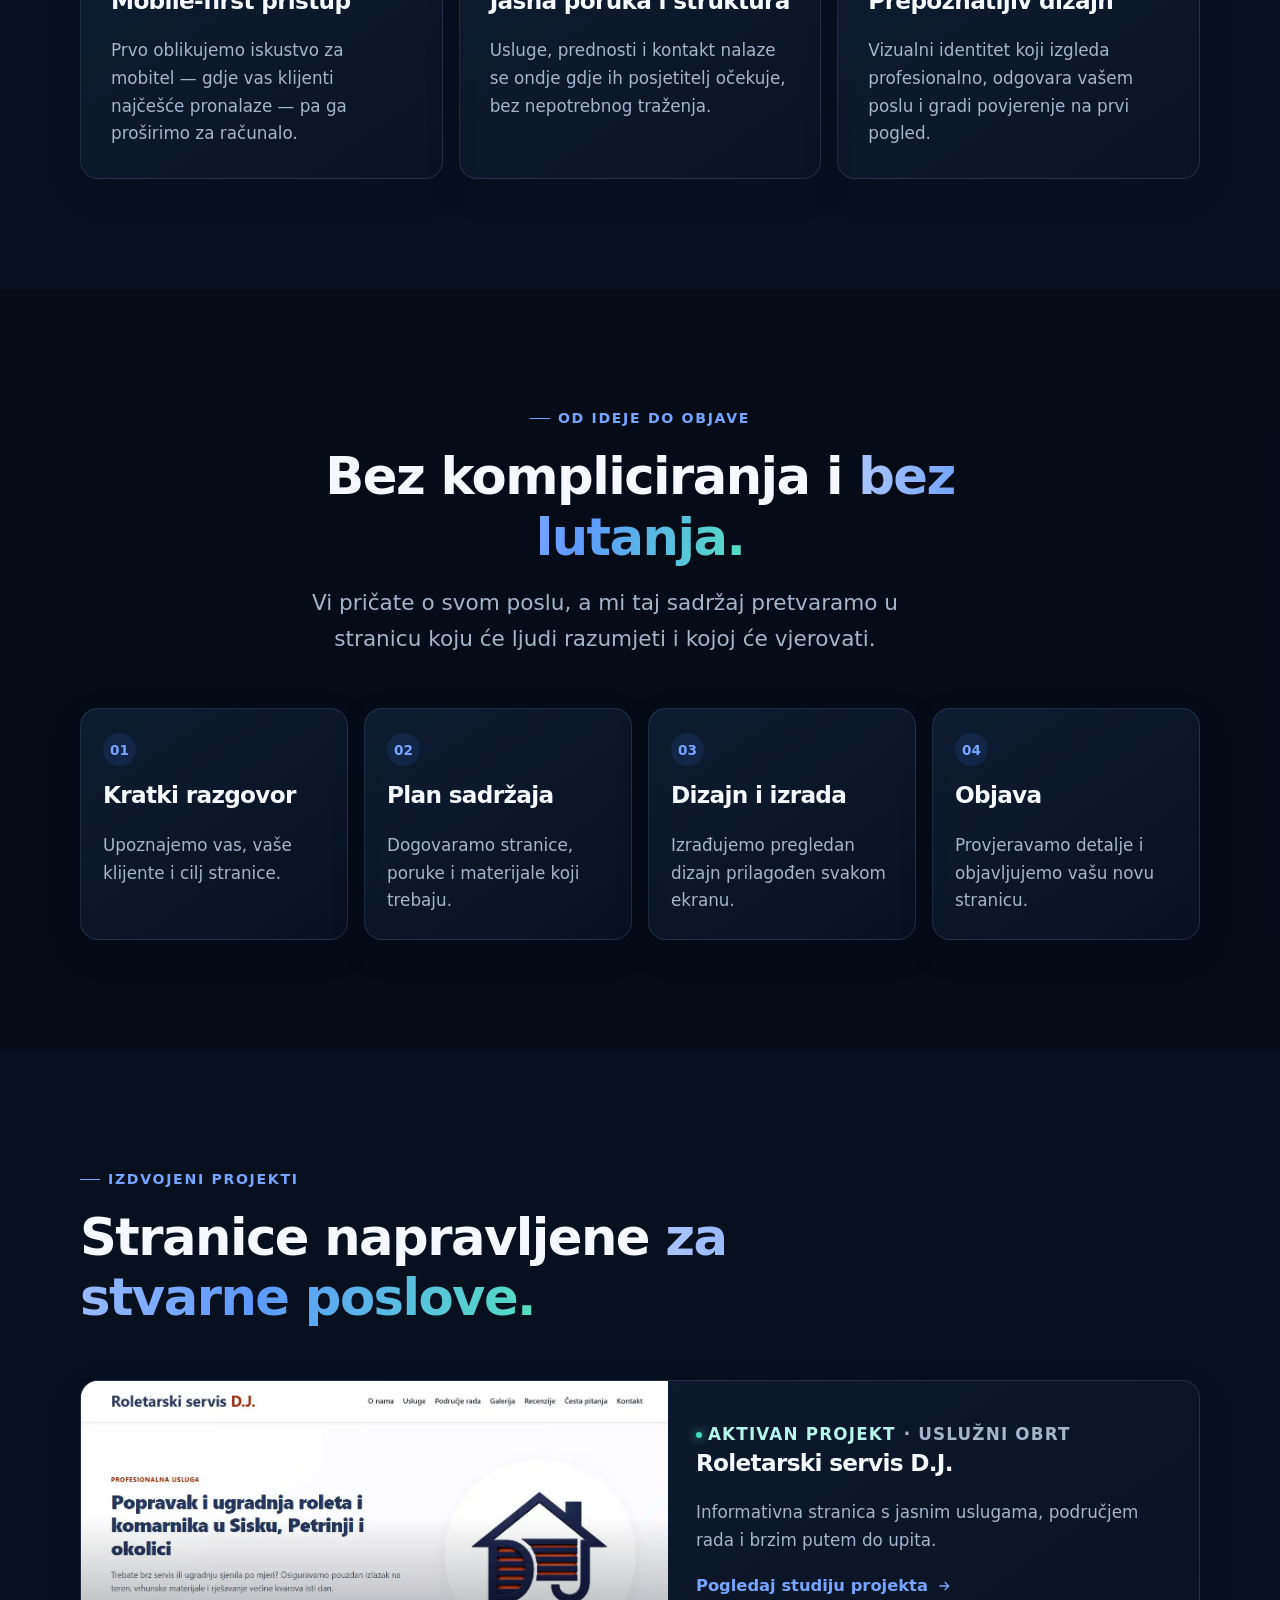
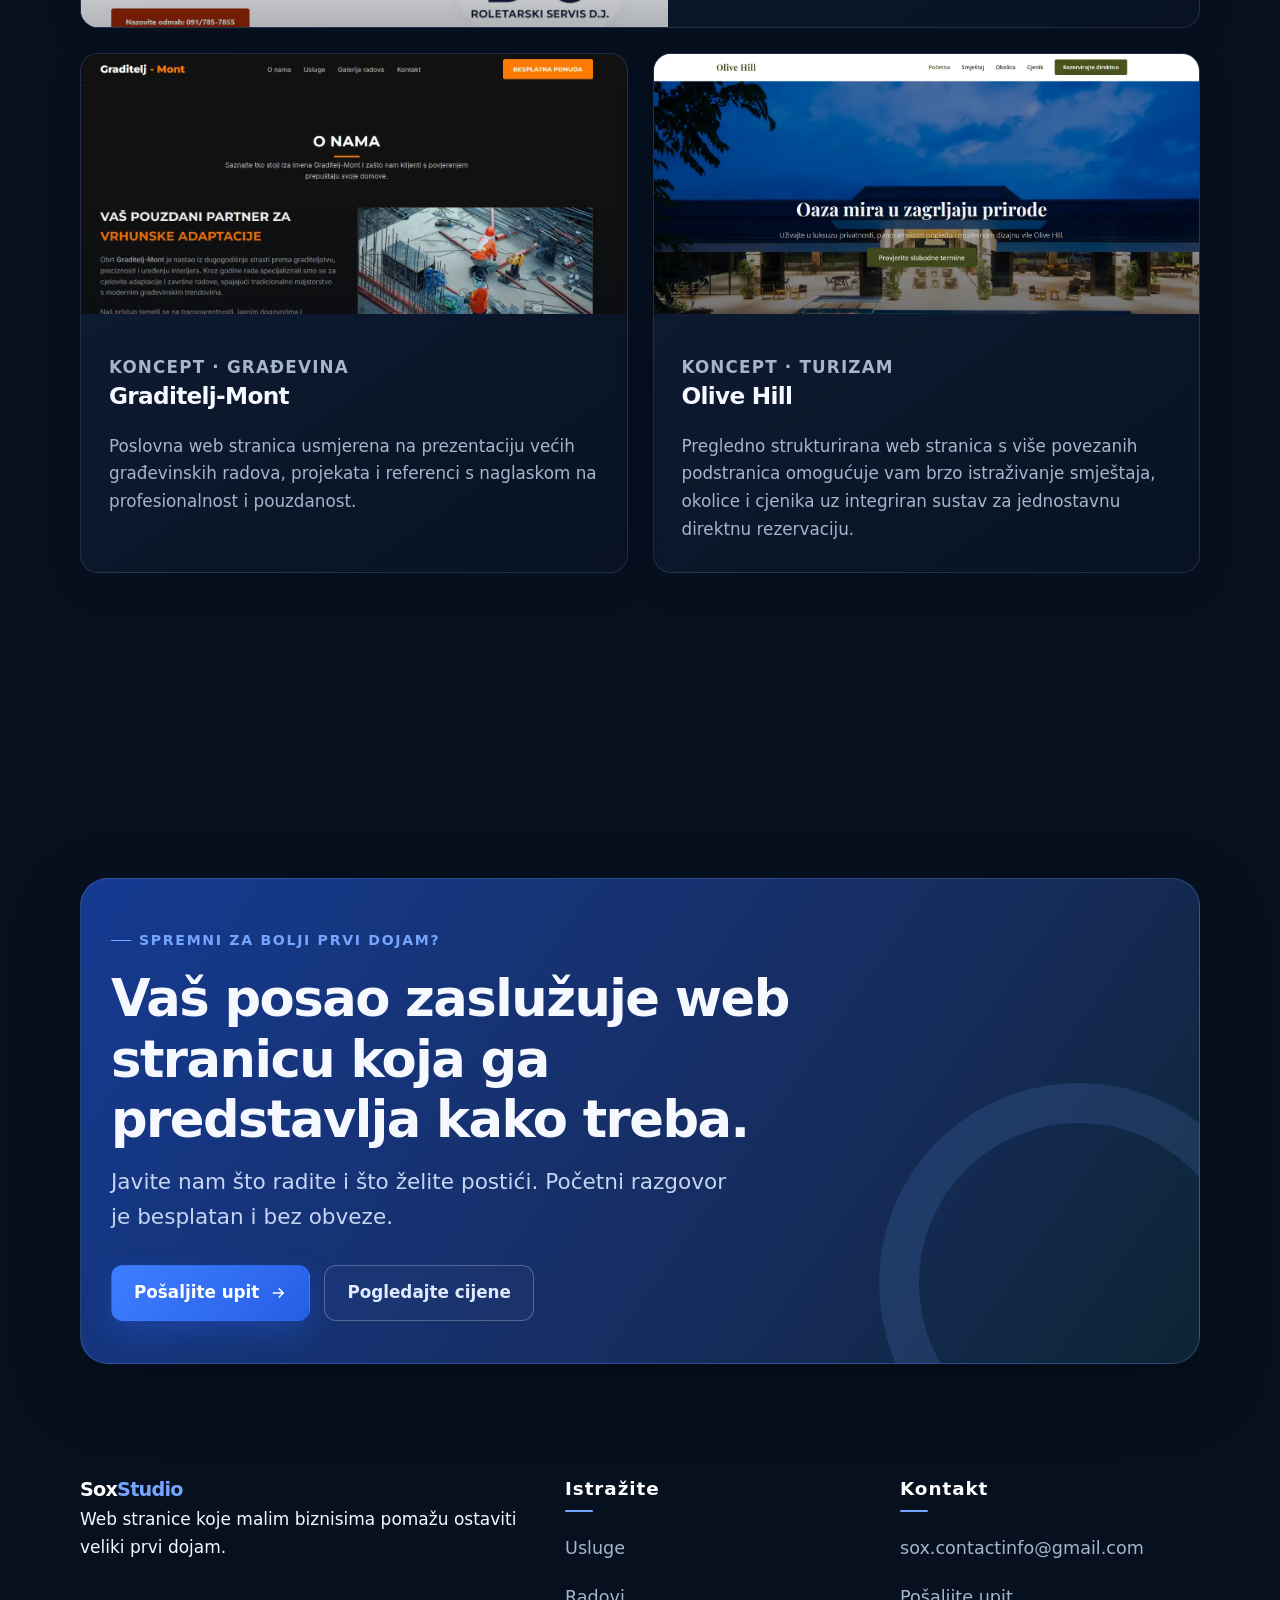
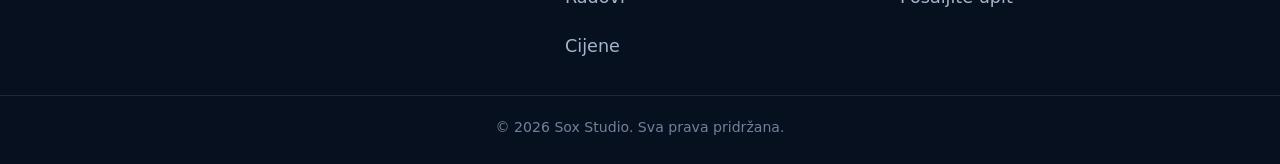
==== commit 8d9070e7: "Update index.html" ====
--- a/index.html
+++ b/index.html
@@ -132,7 +132,7 @@
         </div>
         
         <div class="projects">
-          
+         
           <!-- 1. Roletarski servis -->
           <article class="project-card project-card--wide" data-reveal>
             <div class="project-thumb project-thumb--roletar">
@@ -232,7 +232,7 @@
     "@type": "ProfessionalService",
     "name": "Sox Studio",
     "description": "Izrada brzih, modernih i jasnih web stranica za obrte i male biznise diljem Hrvatske.",
-    "url": "https://lorenaa420.github.io/sox-studio/index.html",
+    "url": "https://sox-studio.hr/",
     "email": "sox.contactinfo@gmail.com",
     "areaServed": "Croatia",
     "priceRange": "€€",
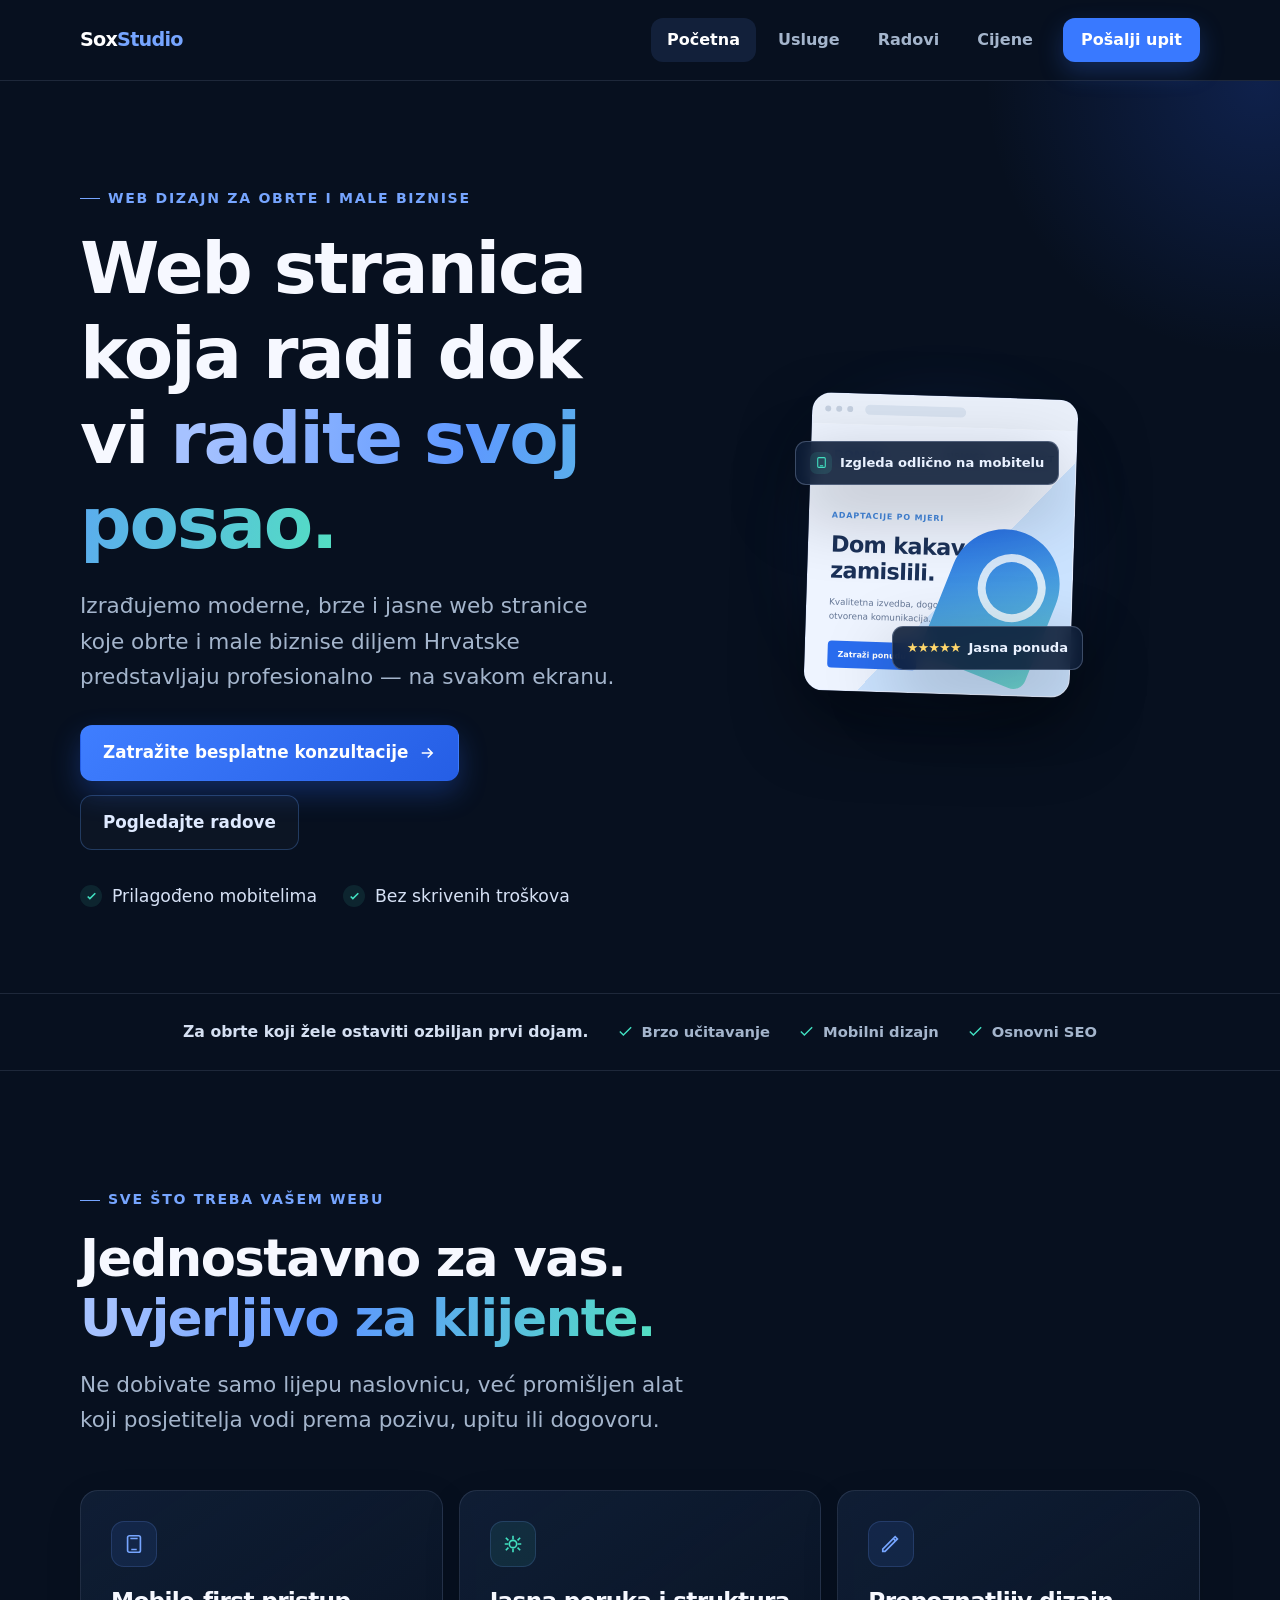
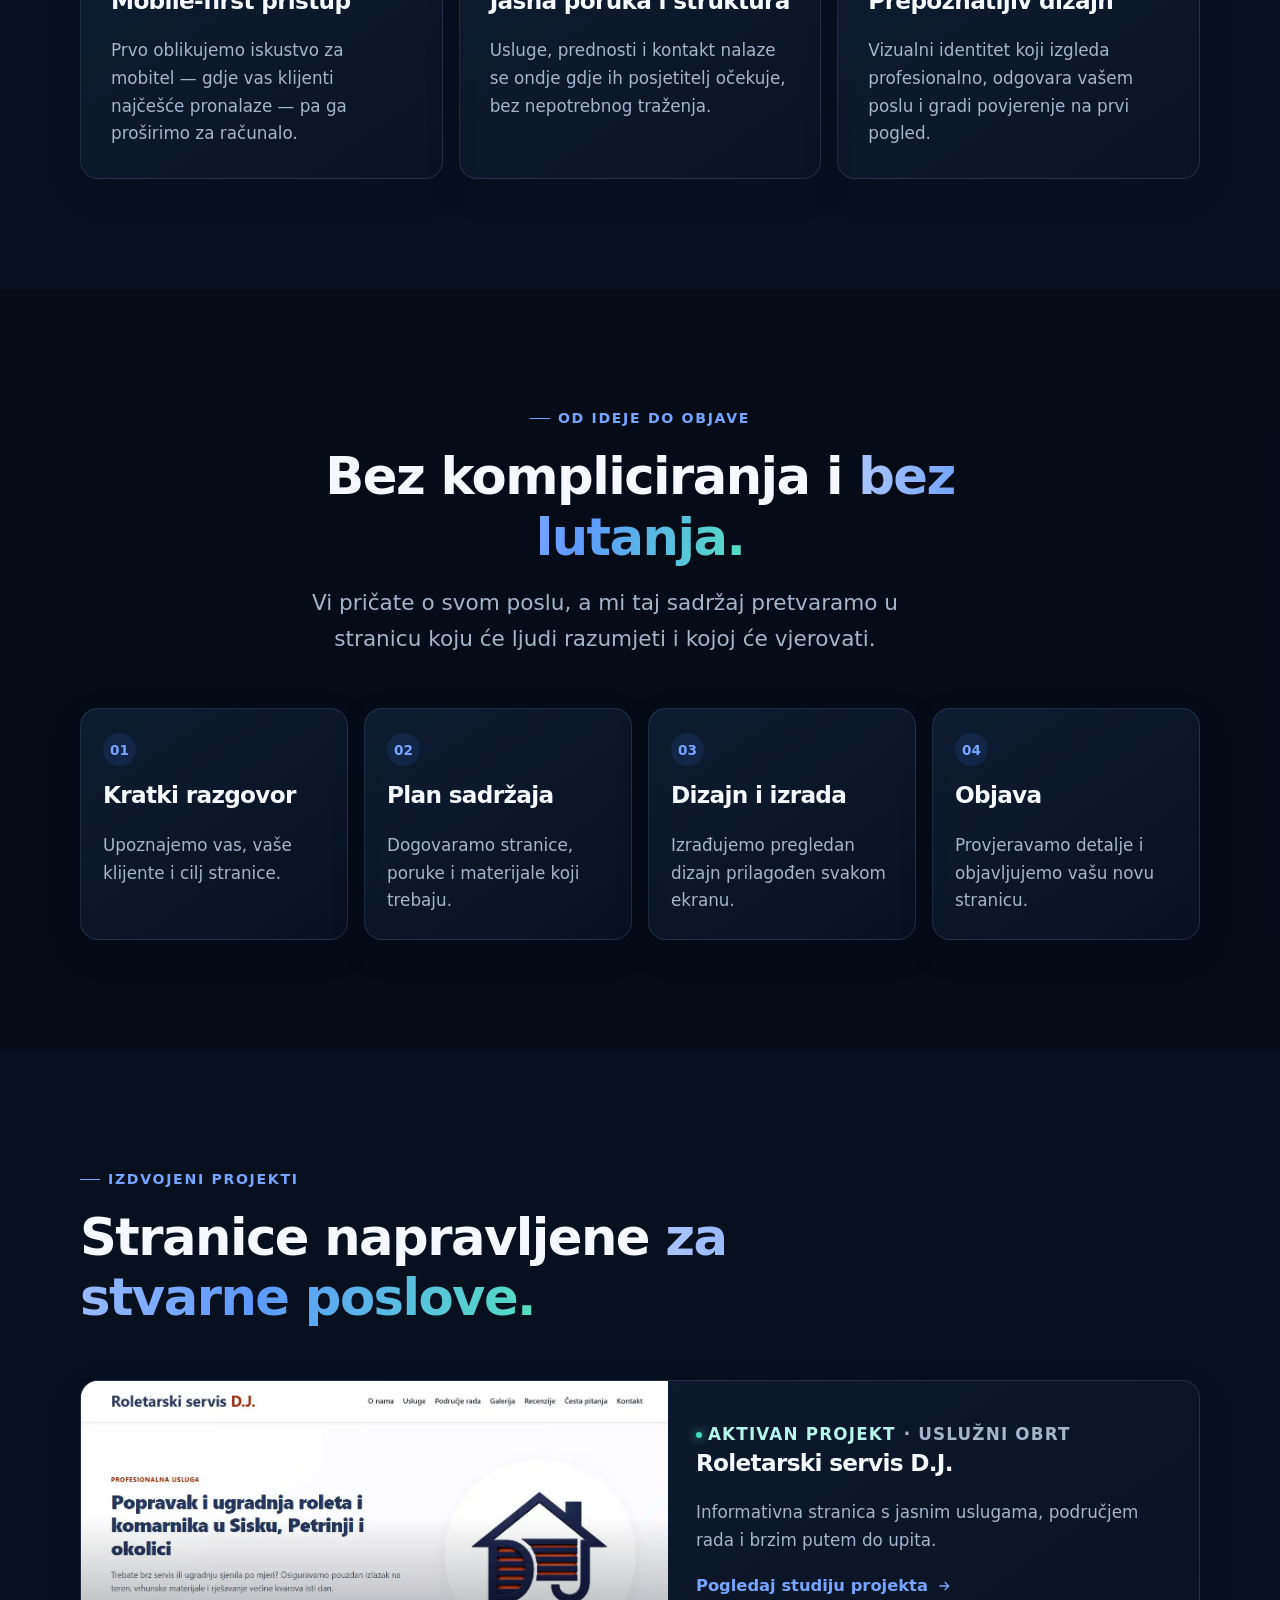
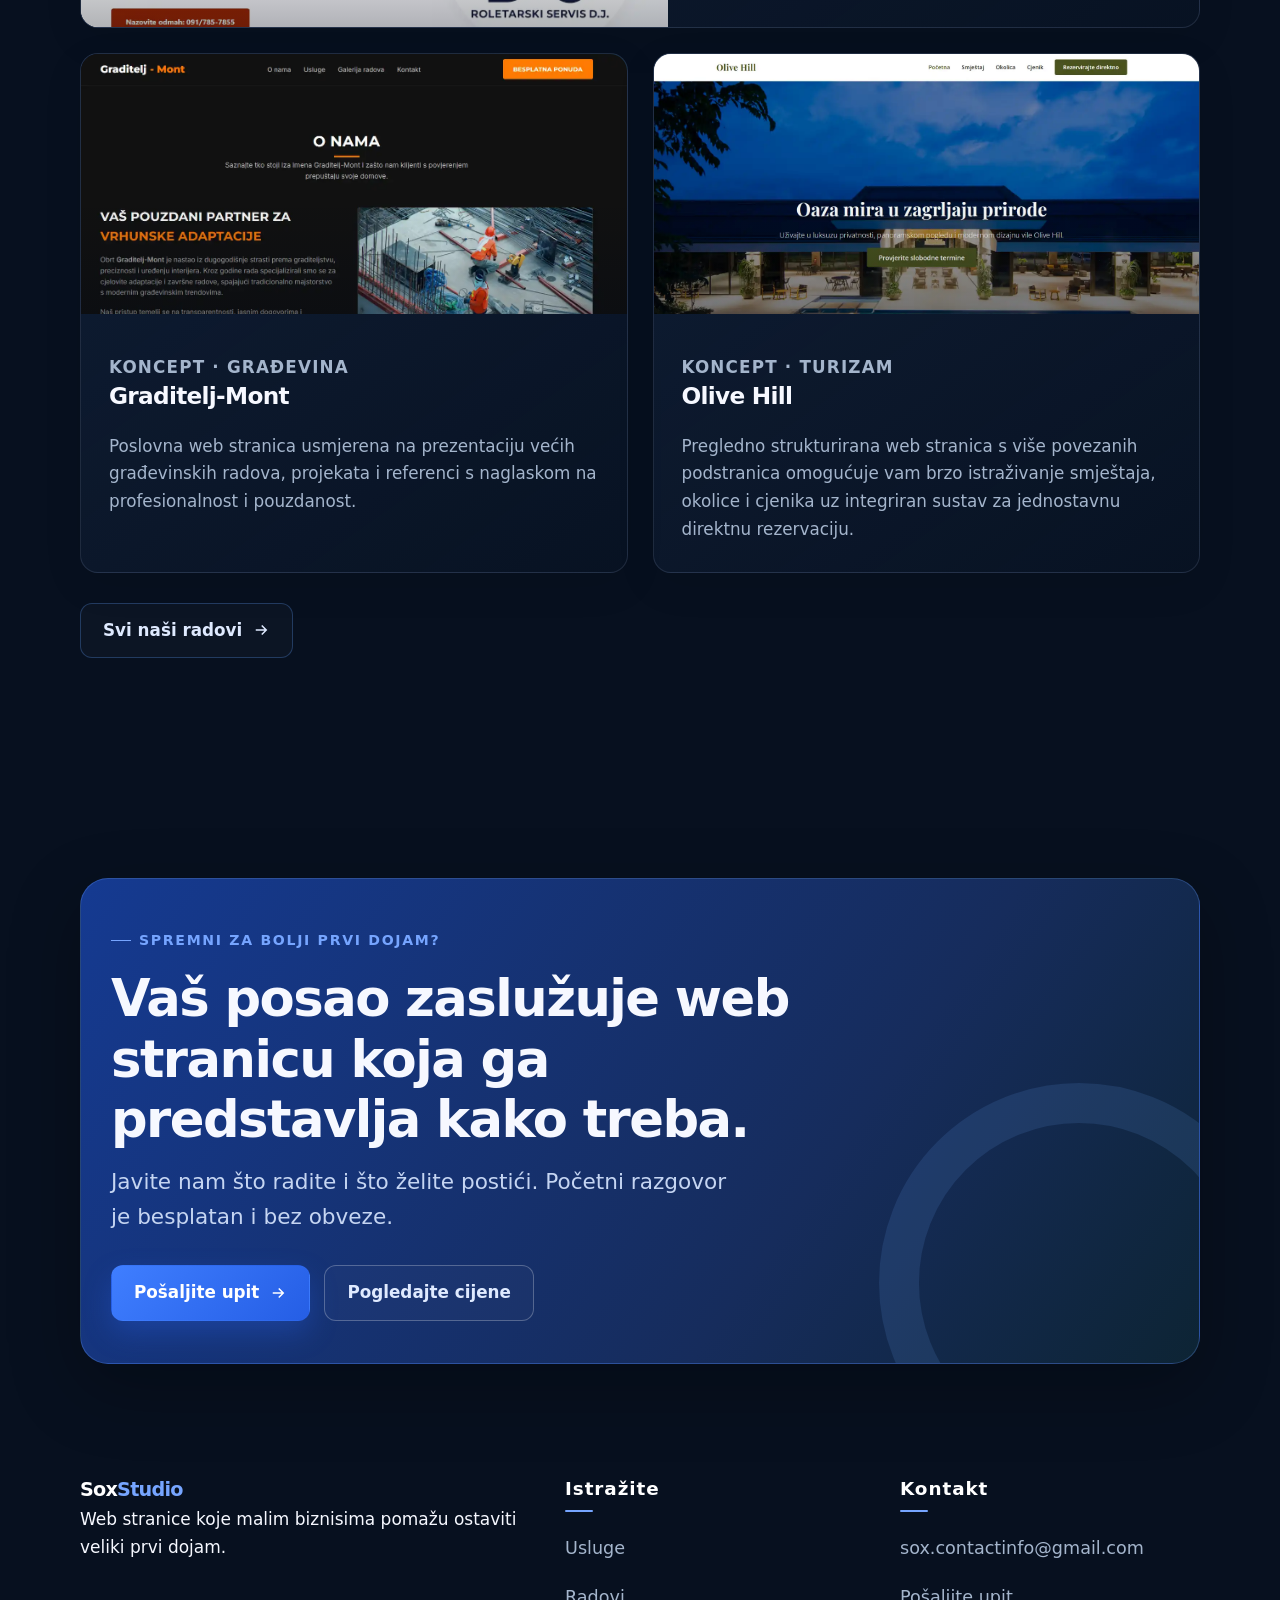
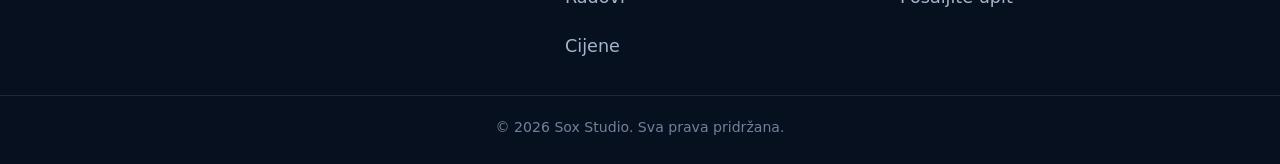
==== commit 6966a61f: "Update index.html" ====
--- a/index.html
+++ b/index.html
@@ -2,6 +2,7 @@
 <html lang="hr">
 <head>
   <meta charset="utf-8">
+    <link rel="icon" type="image/png" href="assets/images/favicon.png">
   <meta name="viewport" content="width=device-width, initial-scale=1">
   
   <!-- Primarni SEO Title (Sadrži primarnu ključnu riječ i brend) -->
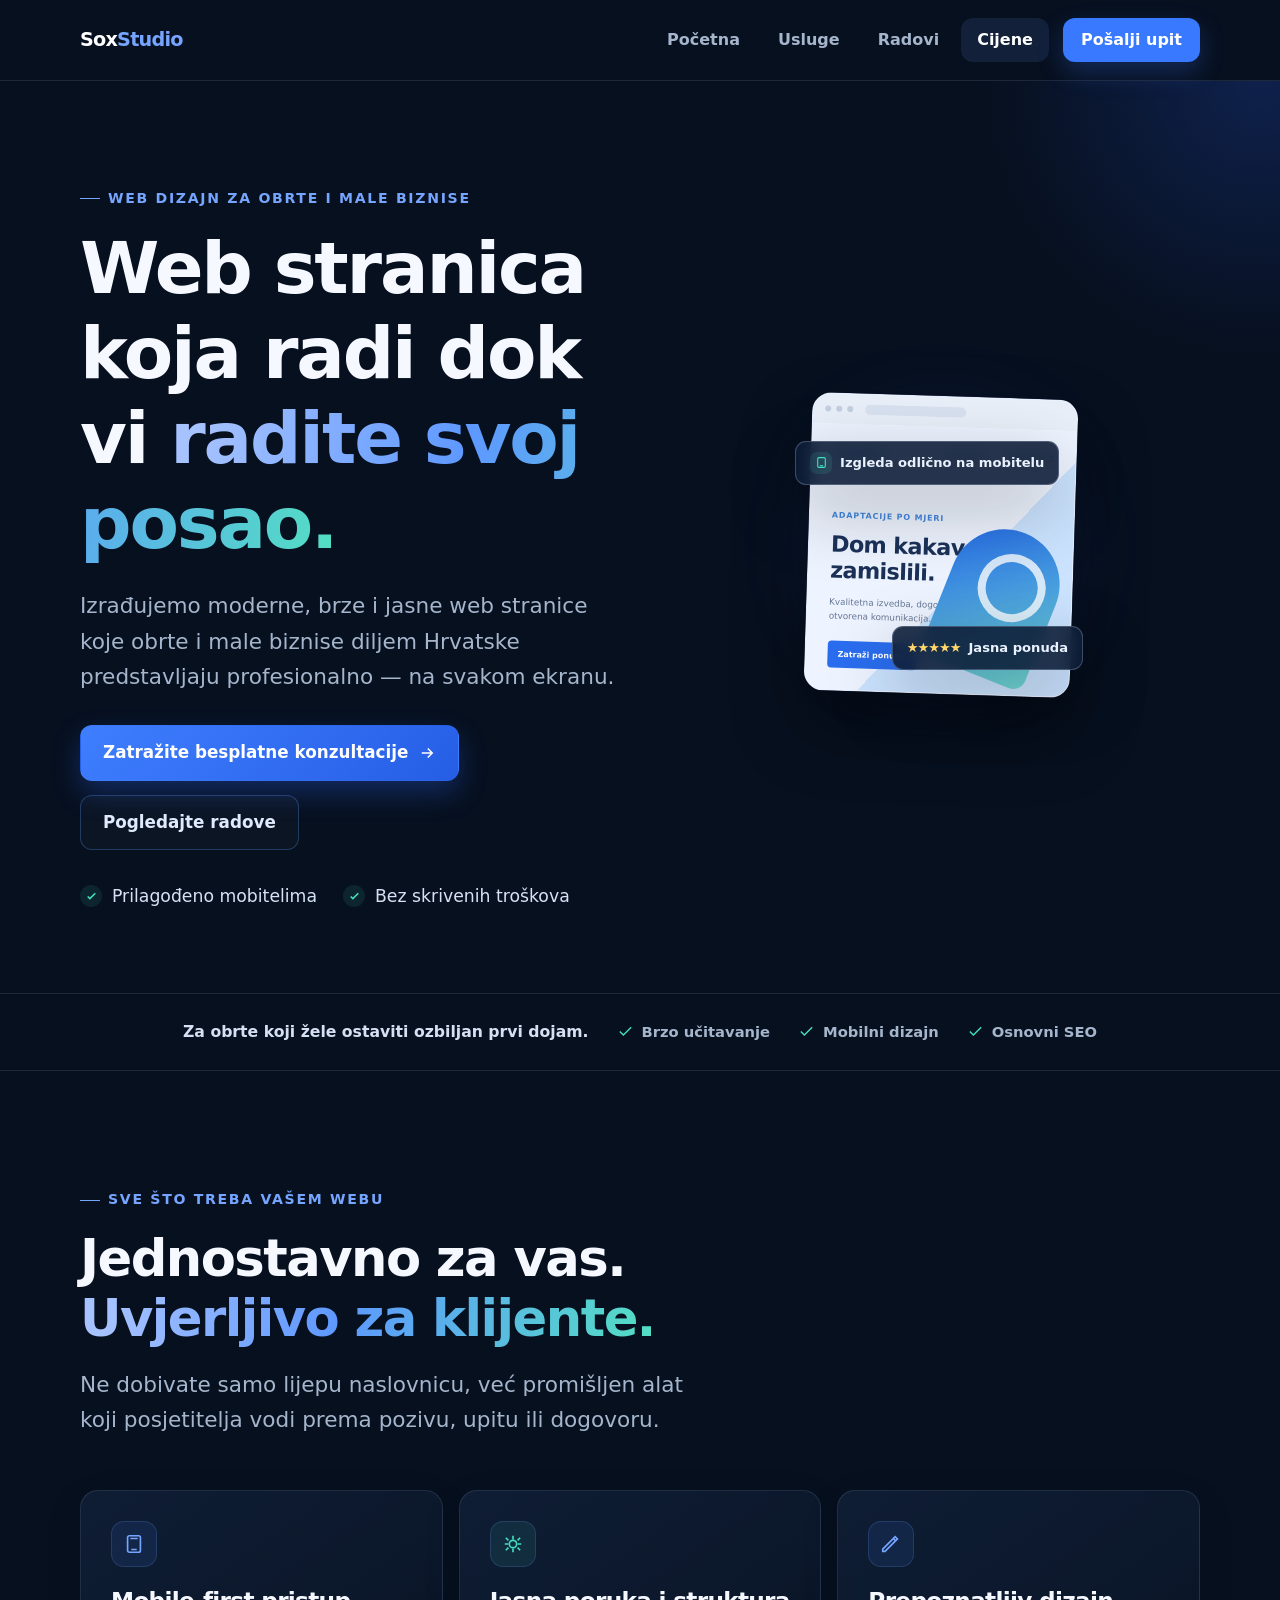
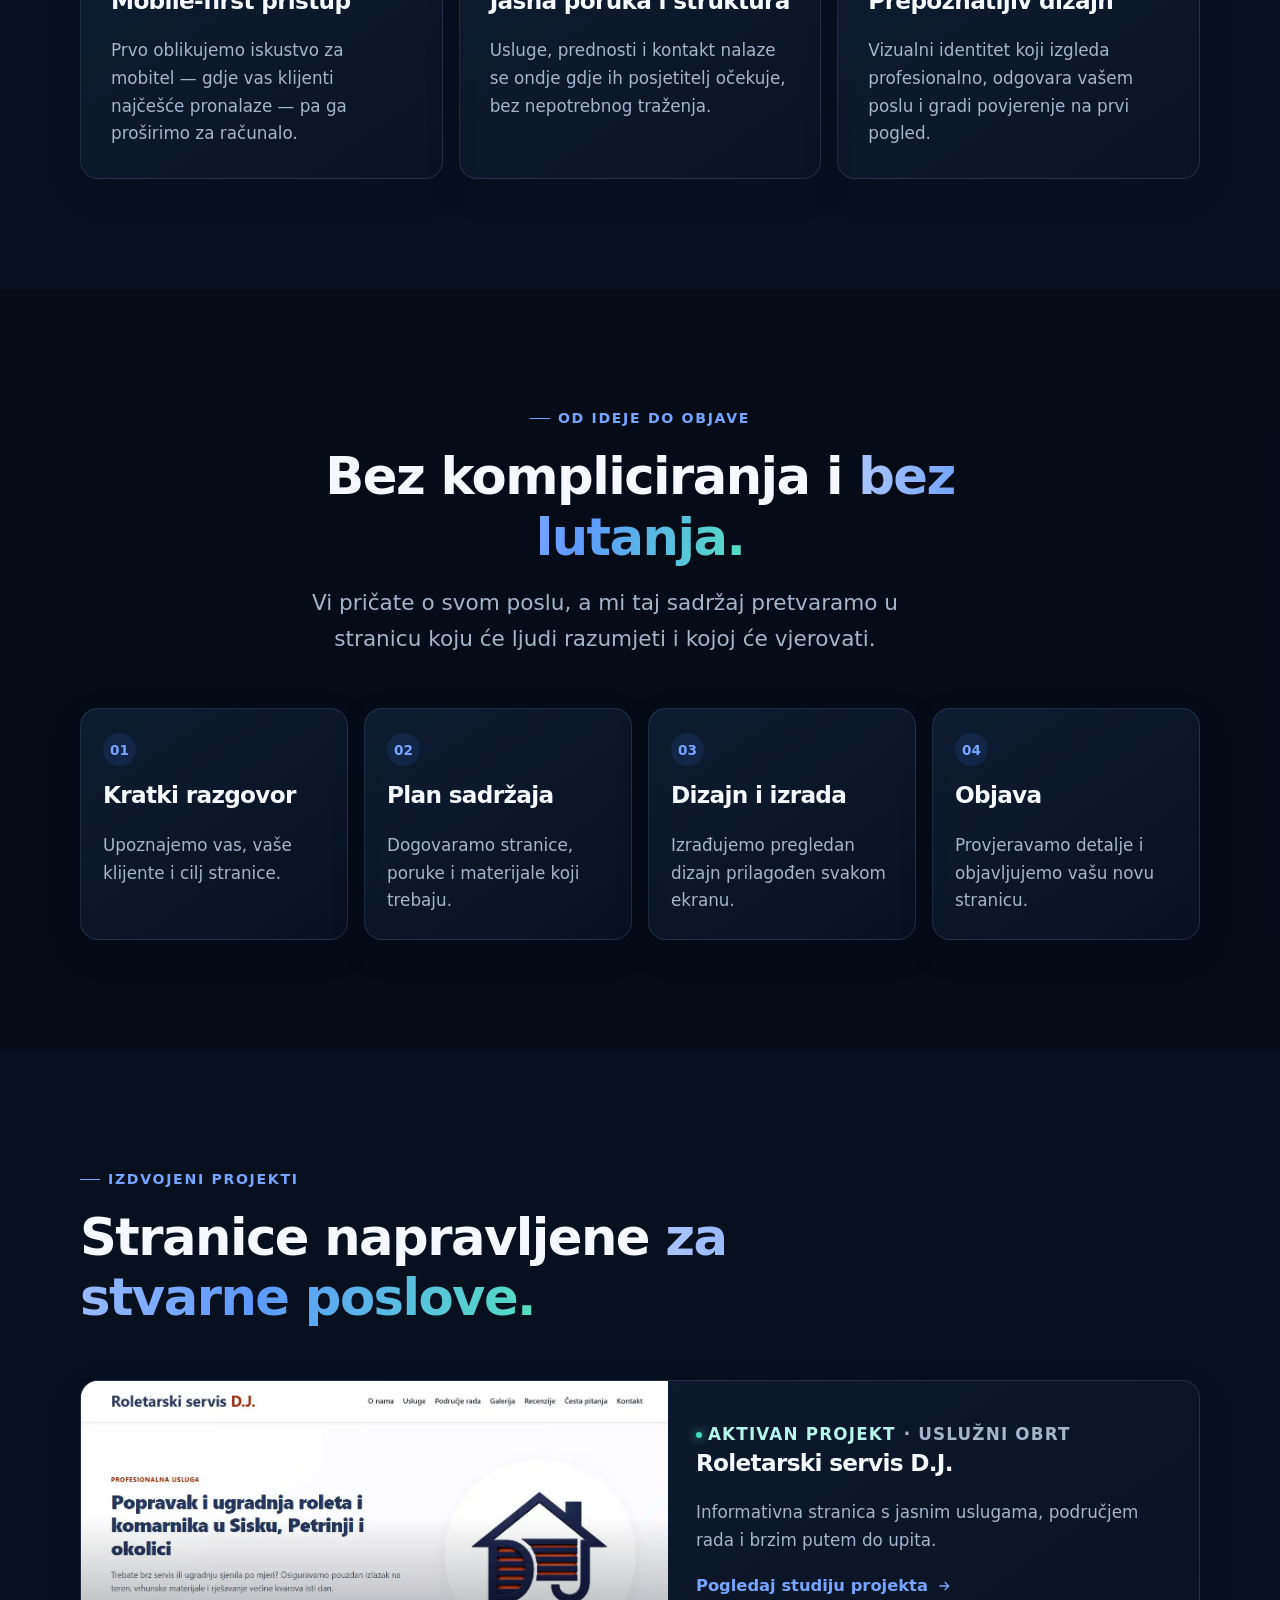
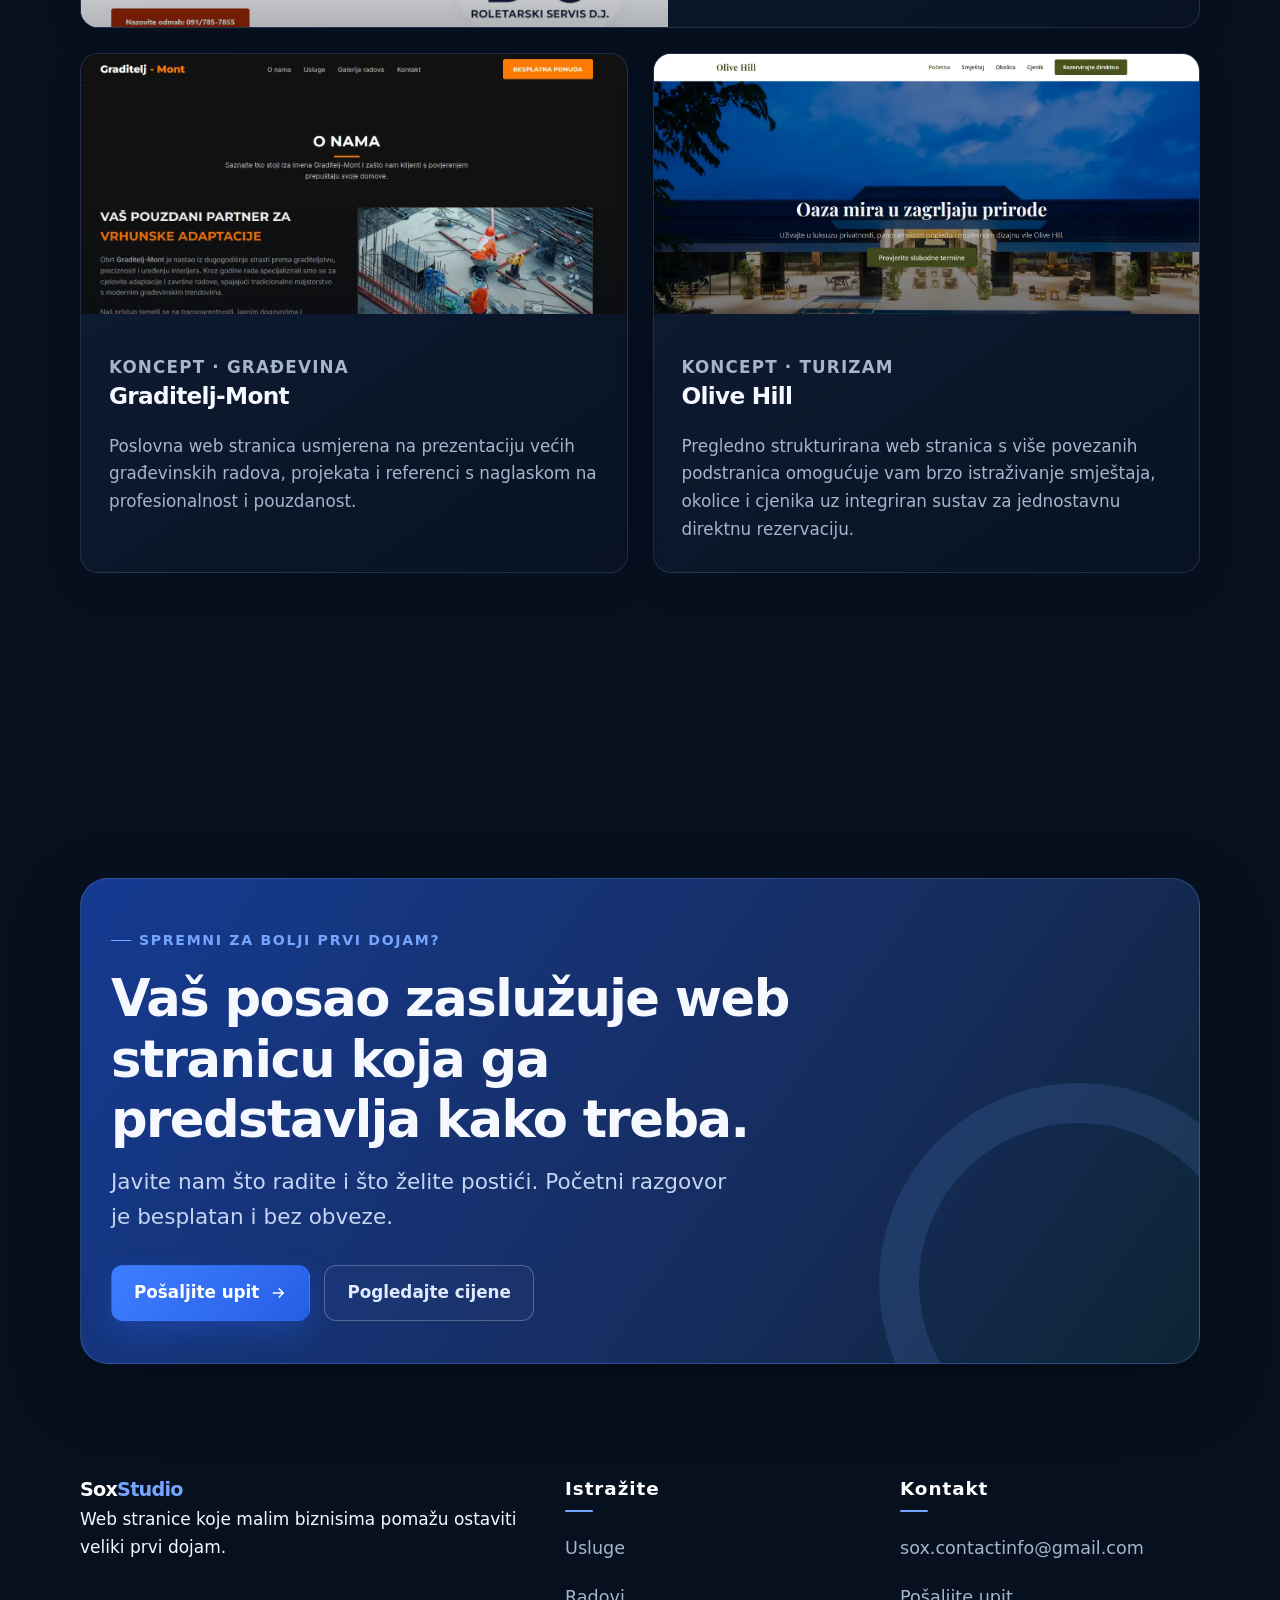
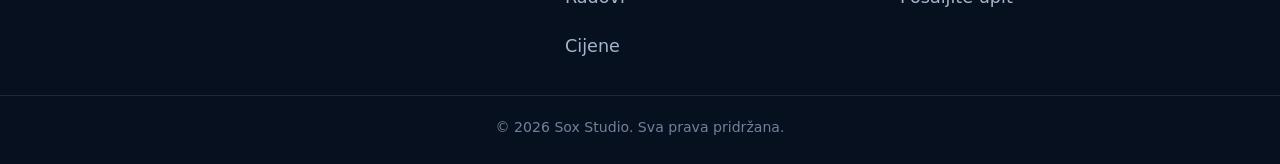
==== commit 97242648: "Update index.html" ====
--- a/index.html
+++ b/index.html
@@ -26,17 +26,21 @@
 <body>
   <header class="site-header">
     <div class="container nav">
-      <a class="logo" href="index.html" aria-label="Sox Studio, početna">Sox<span>Studio</span></a>
+      <a class="logo" href="./" aria-label="Sox Studio, početna">Sox<span>Studio</span></a>
       <button class="menu-button" type="button" aria-label="Otvori navigaciju" aria-expanded="false">
-        <svg class="menu-icon" viewBox="0 0 24 24" fill="none" stroke="currentColor" stroke-width="2"><path d="M3 6h18M3 12h18M3 18h18"/></svg>
-        <svg class="close-icon" viewBox="0 0 24 24" fill="none" stroke="currentColor" stroke-width="2"><path d="m6 6 12 12M18 6 6 18"/></svg>
+        <svg class="menu-icon" viewBox="0 0 24 24" fill="none" stroke="currentColor" stroke-width="2">
+          <path d="M3 6h18M3 12h18M3 18h18"/>
+        </svg>
+        <svg class="close-icon" viewBox="0 0 24 24" fill="none" stroke="currentColor" stroke-width="2">
+          <path d="m6 6 12 12M18 6 6 18"/>
+        </svg>
       </button>
       <nav class="nav-links" aria-label="Glavna navigacija">
-        <a href="index.html" aria-current="page">Početna</a>
-        <a href="usluge.html">Usluge</a>
-        <a href="radovi.html">Radovi</a>
-        <a href="cijene.html">Cijene</a>
-        <a href="kontakt.html" class="nav-cta">Pošalji upit</a>
+        <a href="index">Početna</a>
+        <a href="usluge">Usluge</a>
+        <a href="radovi">Radovi</a>
+        <a href="cijene" aria-current="page">Cijene</a>
+        <a href="kontakt" class="nav-cta">Pošalji upit</a>
       </nav>
     </div>
   </header>
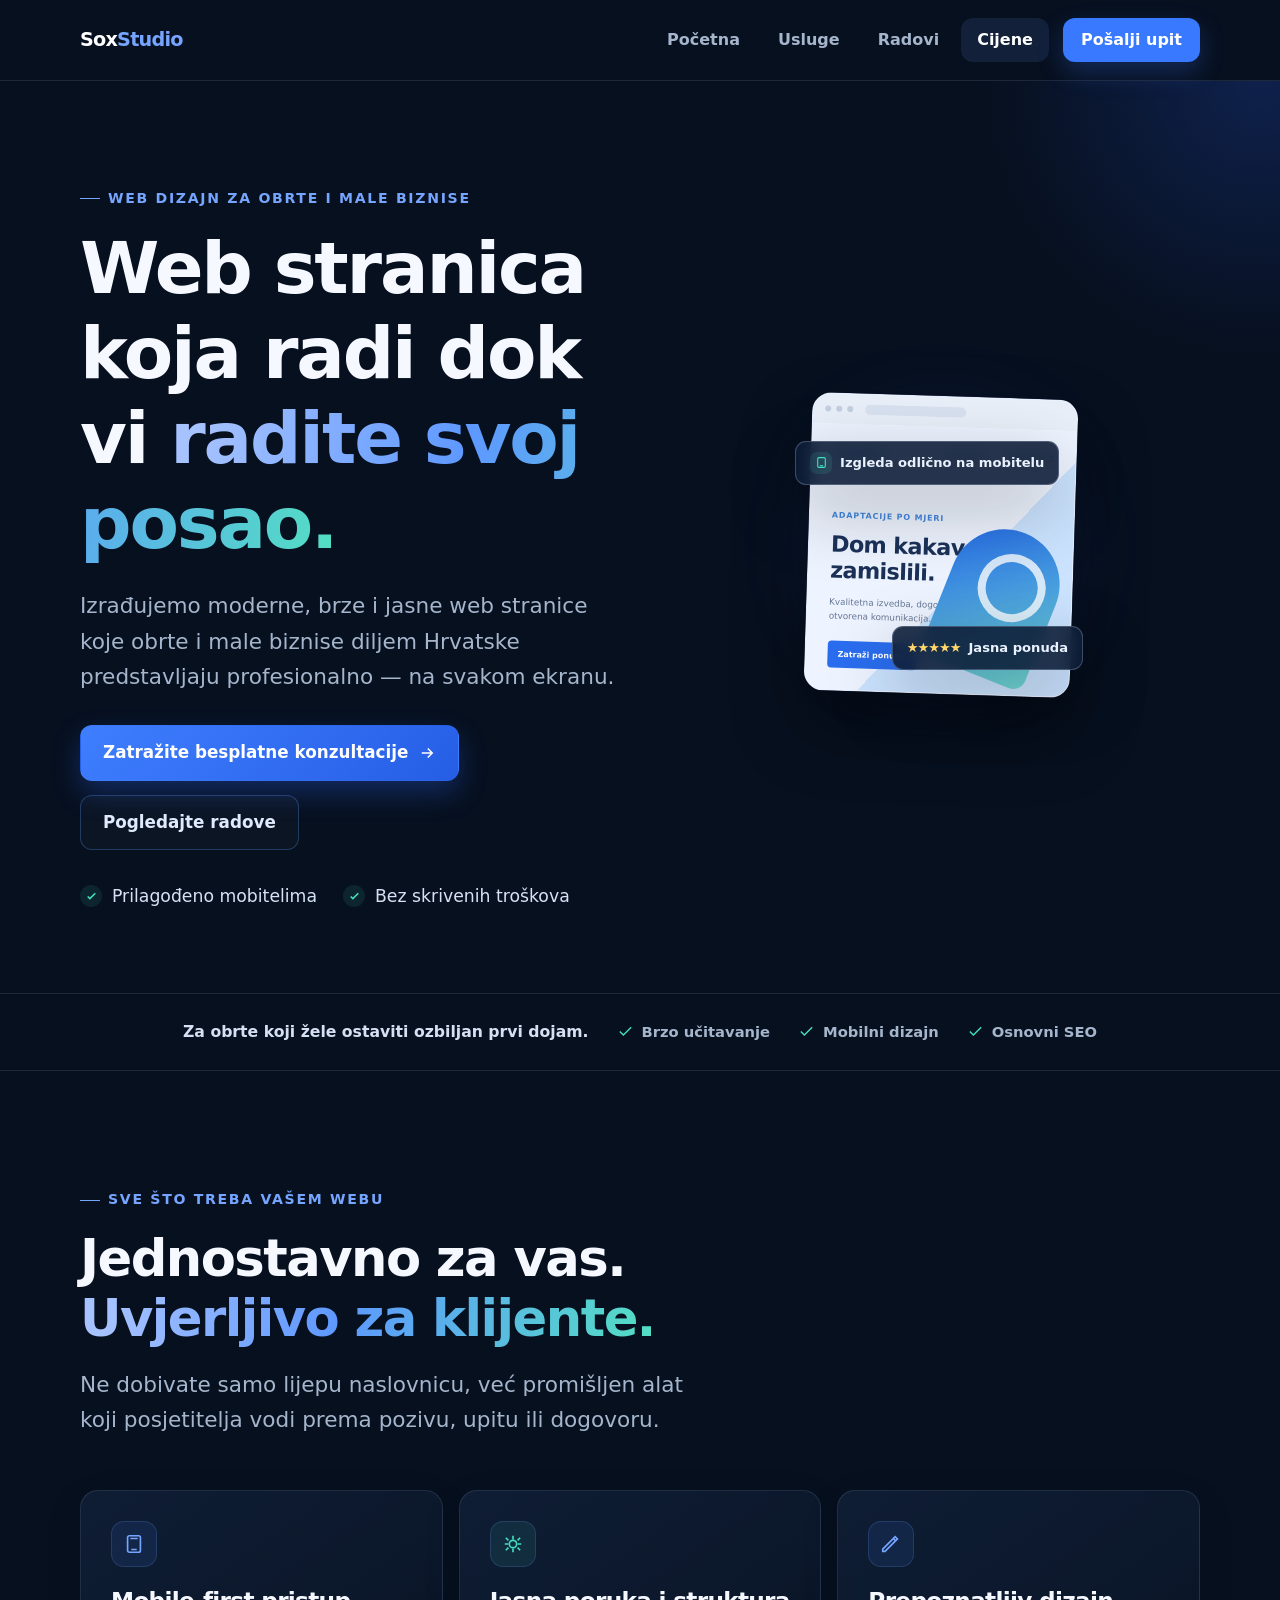
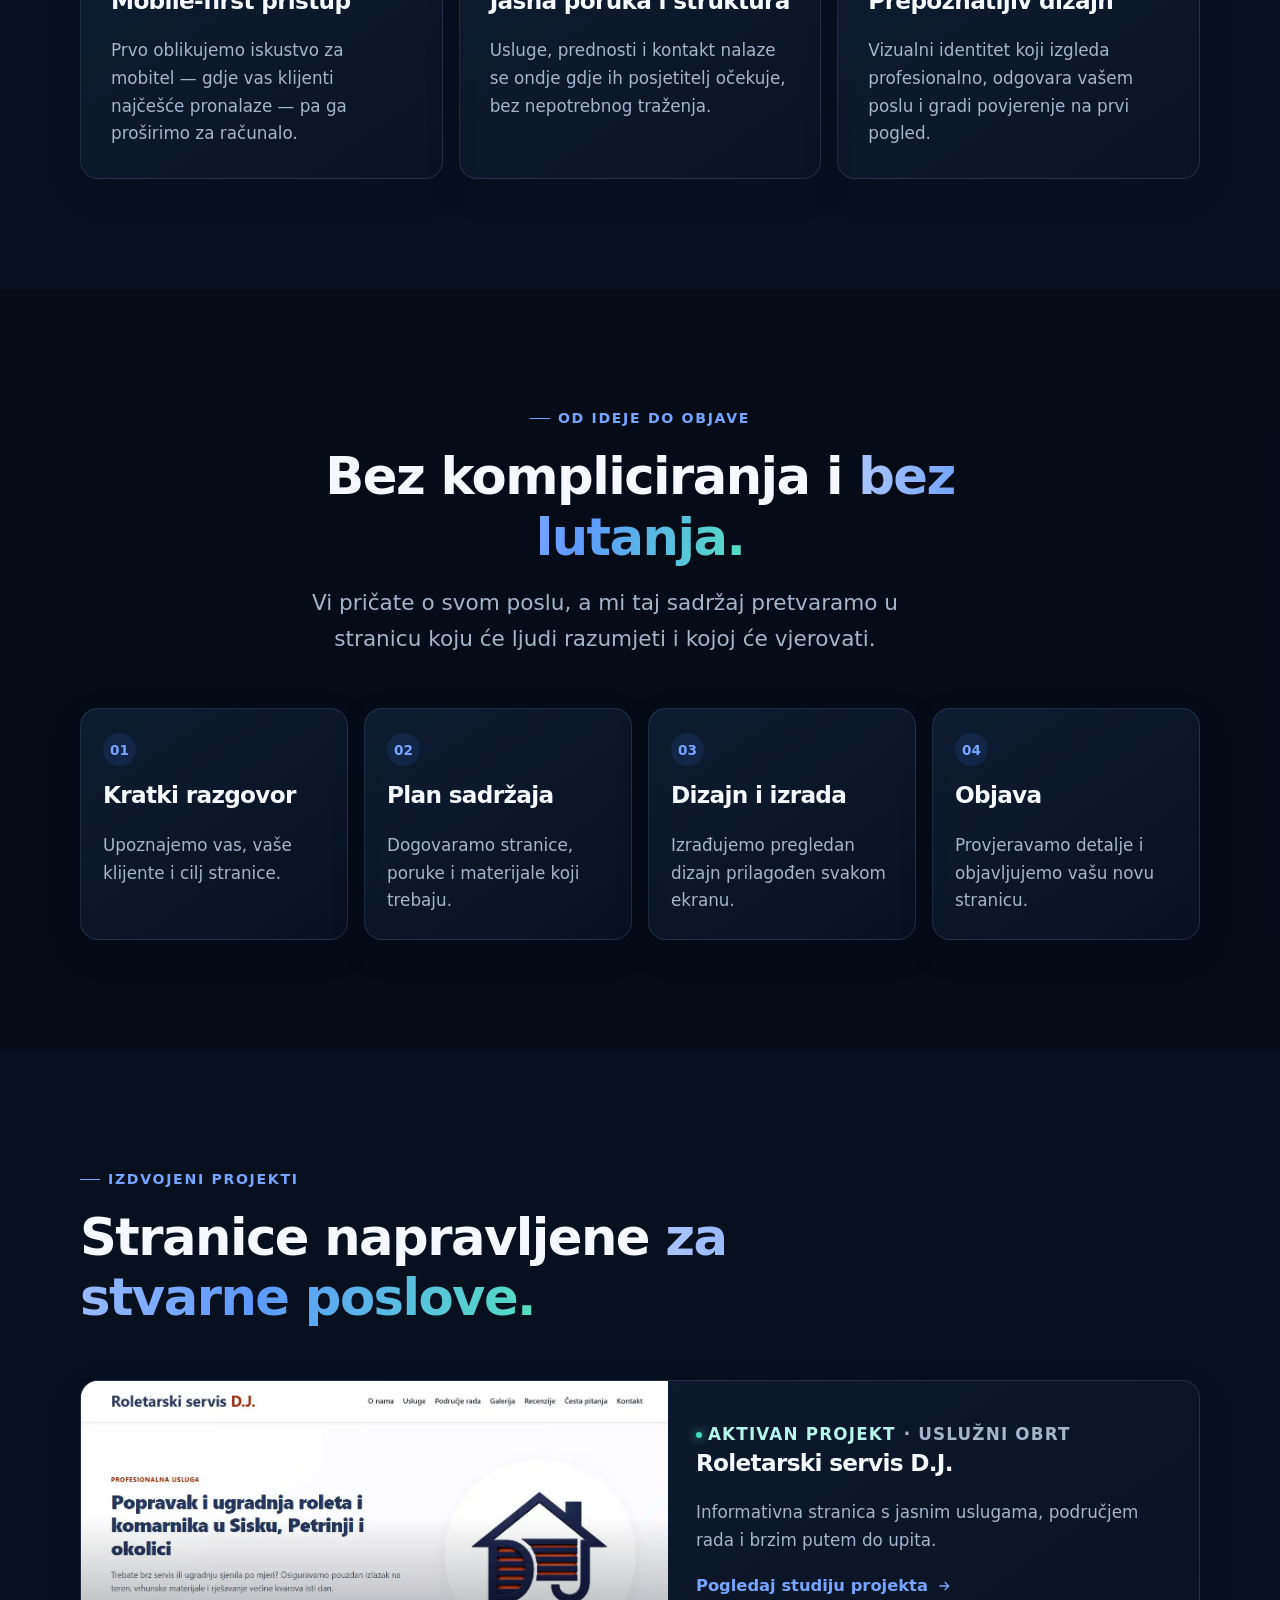
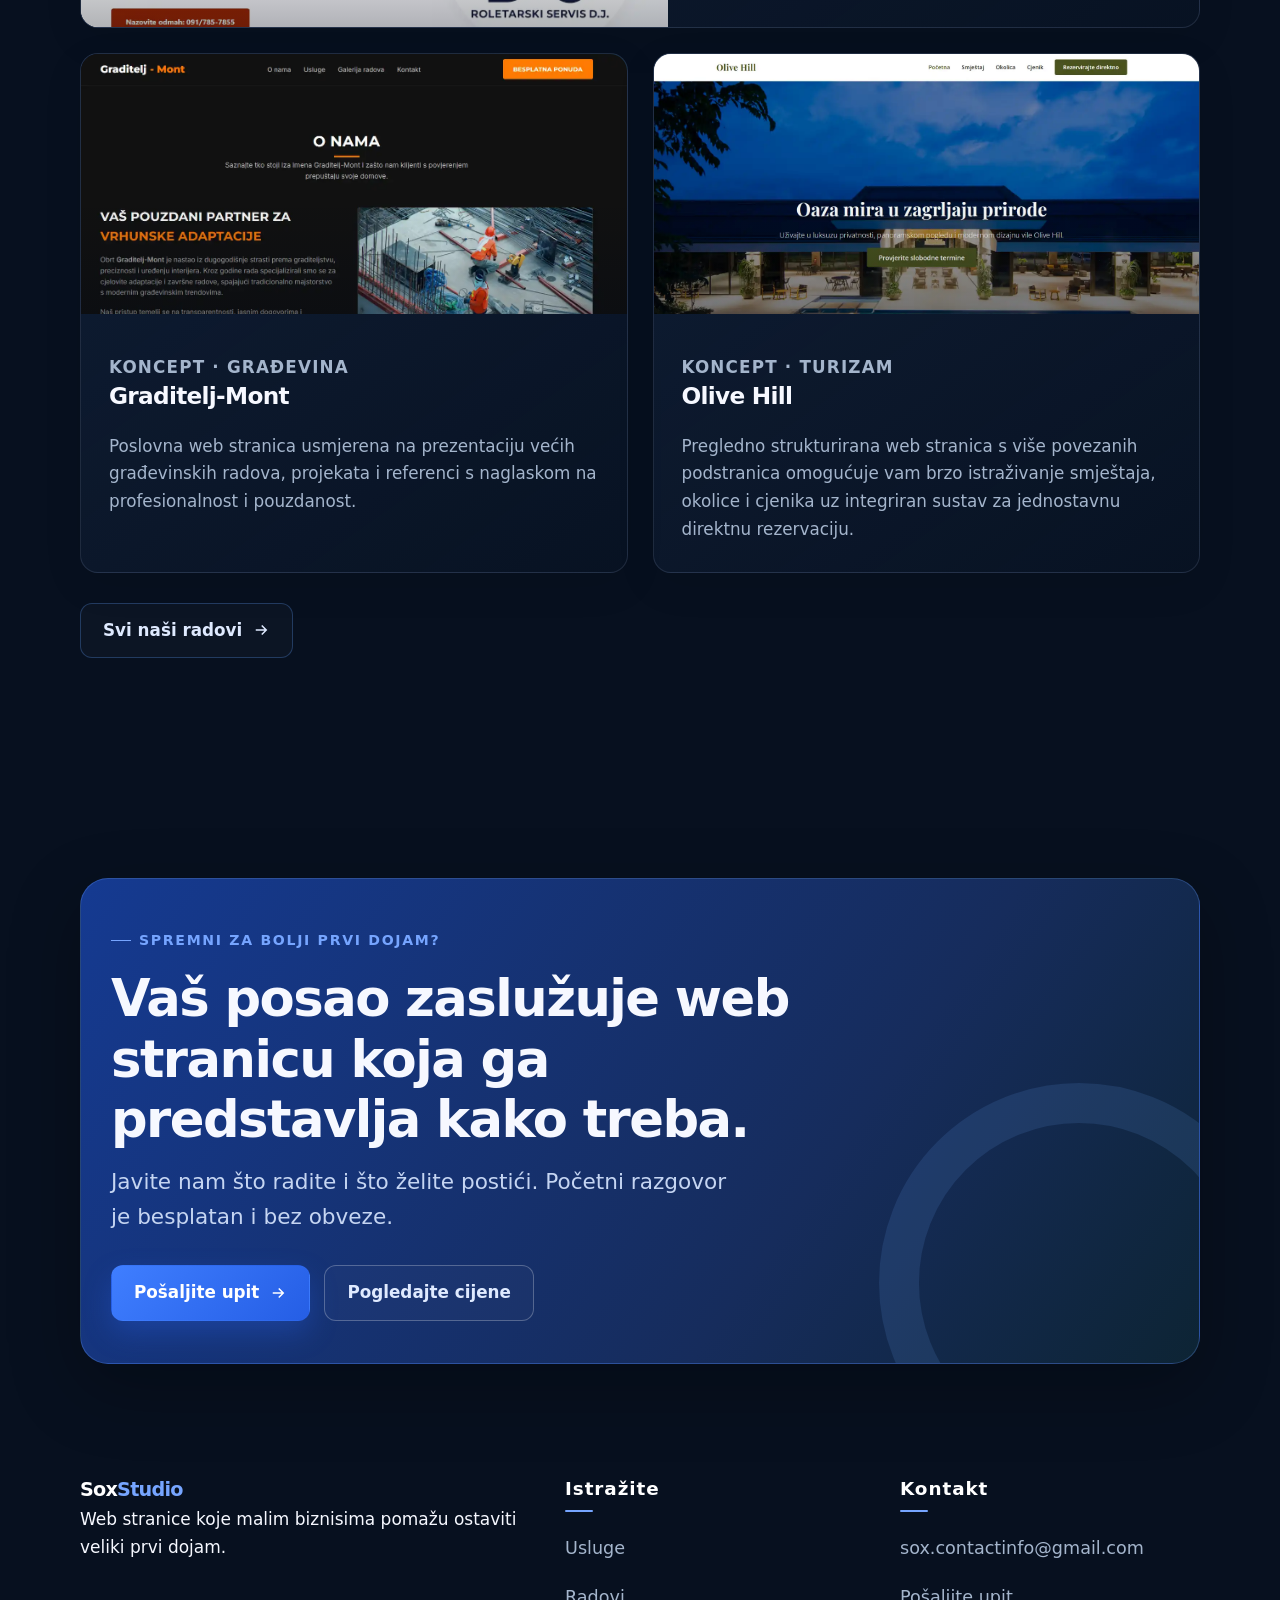
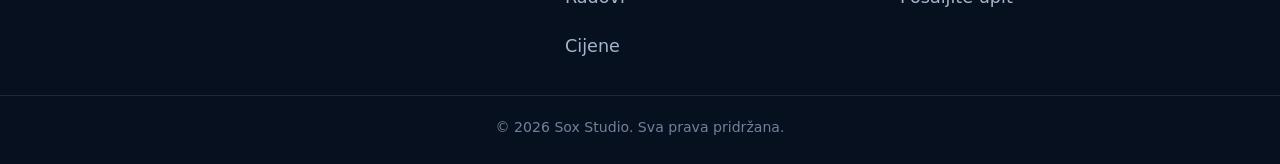
==== commit 3a58ae5f: "Update index.html" ====
--- a/index.html
+++ b/index.html
@@ -36,7 +36,7 @@
         </svg>
       </button>
       <nav class="nav-links" aria-label="Glavna navigacija">
-        <a href="index">Početna</a>
+        <a href="/">Početna</a>
         <a href="usluge">Usluge</a>
         <a href="radovi">Radovi</a>
         <a href="cijene" aria-current="page">Cijene</a>
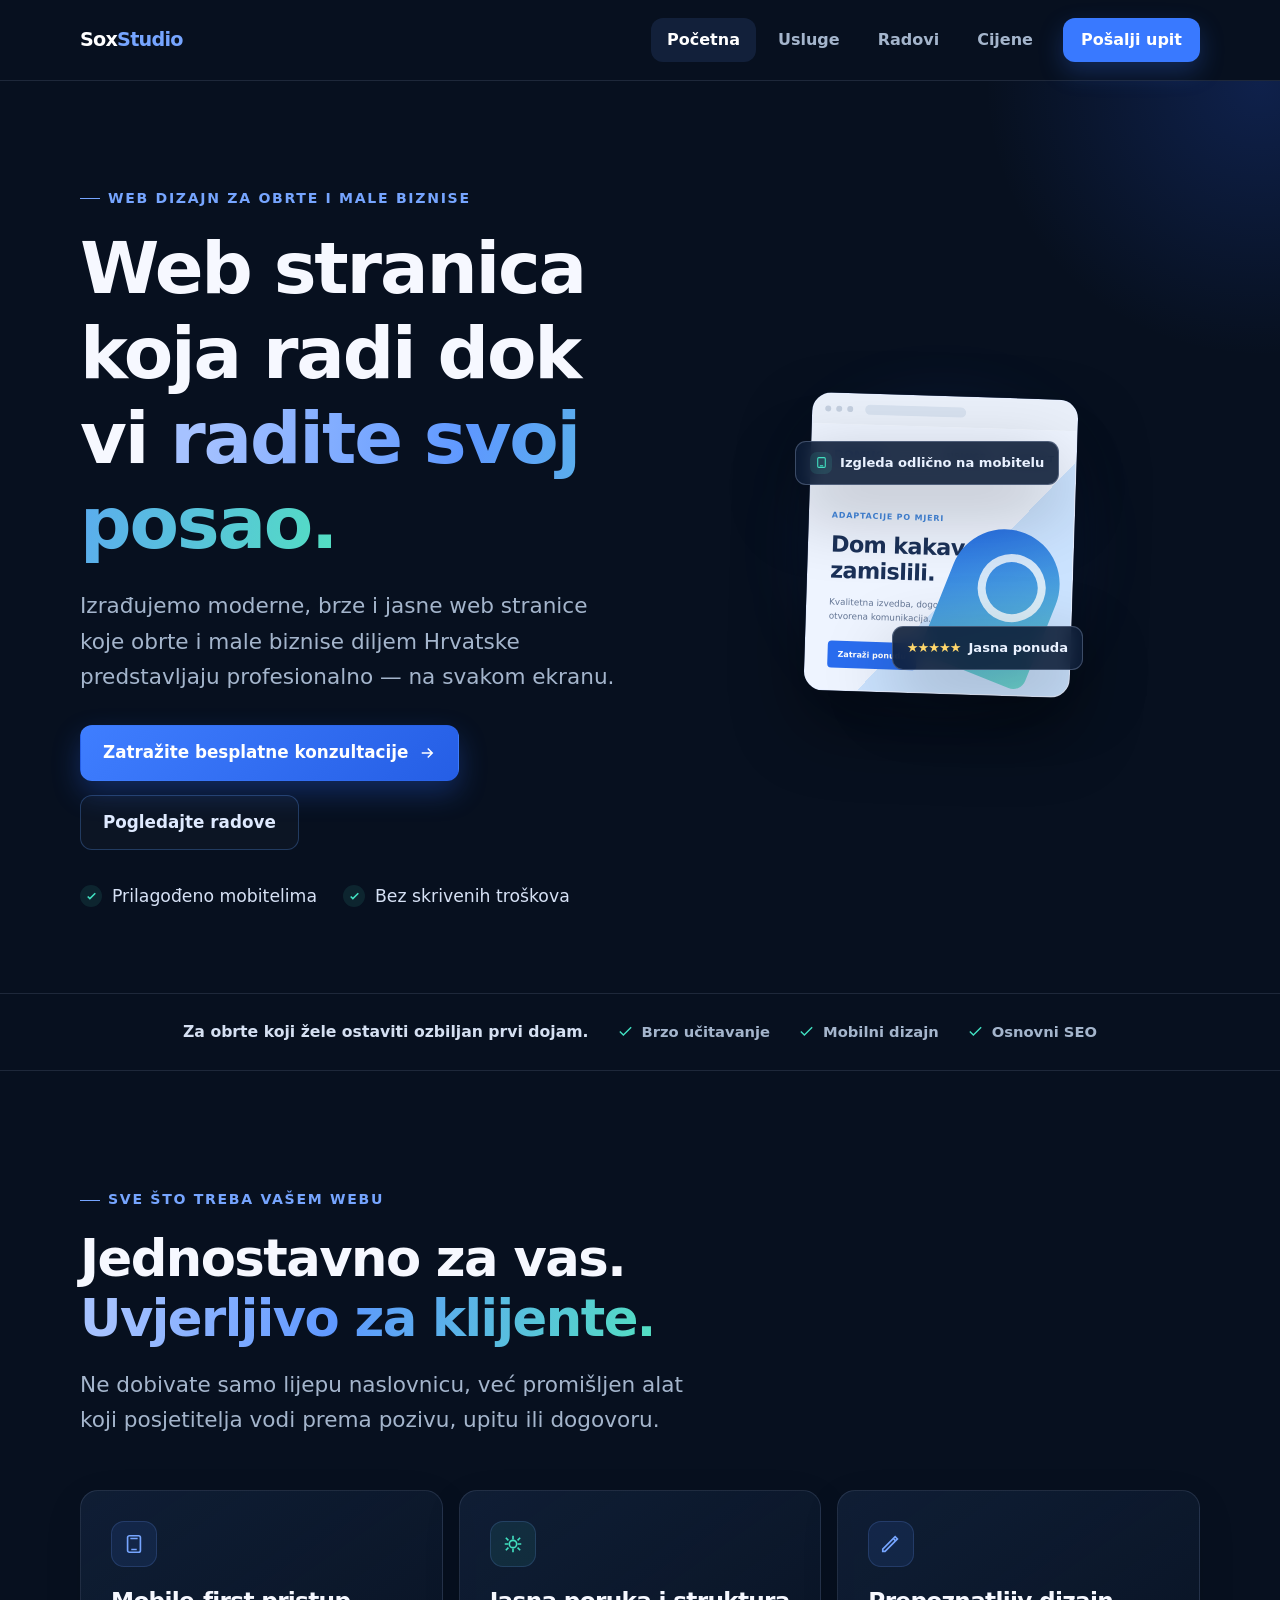
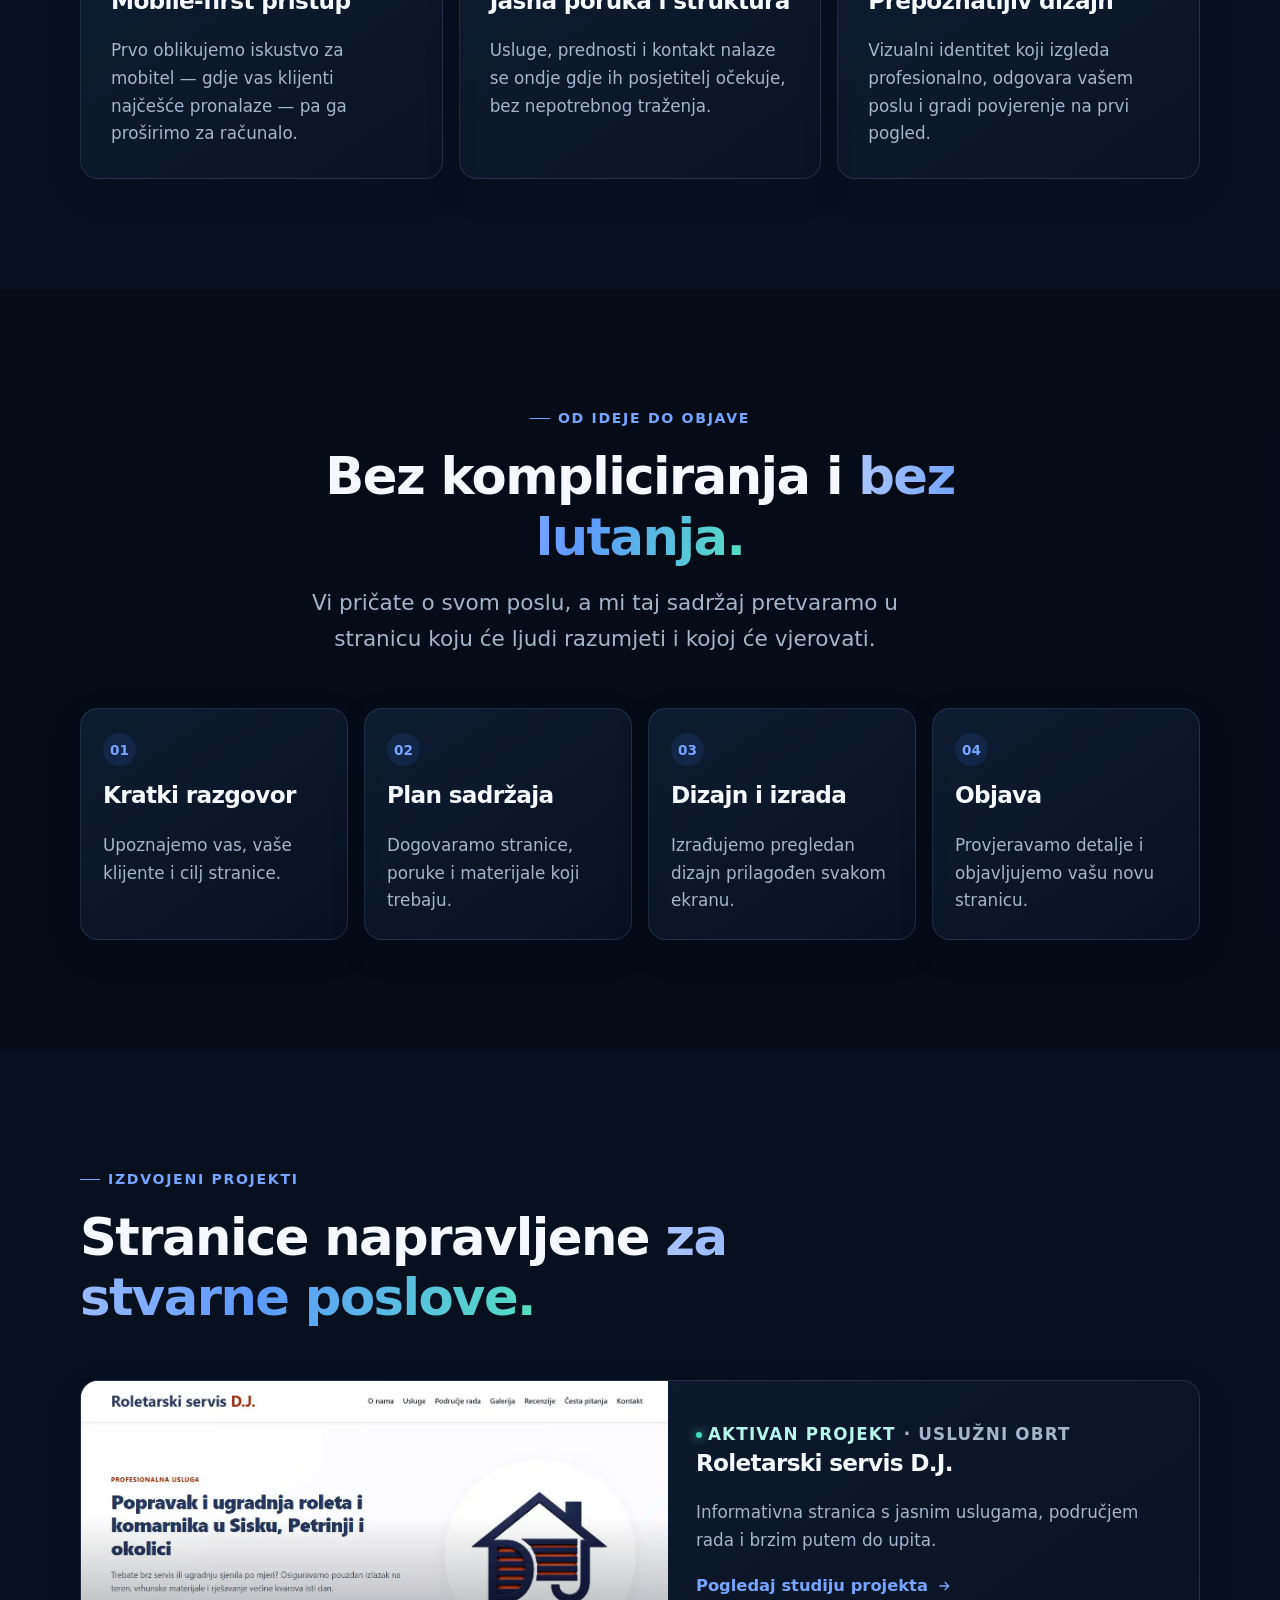
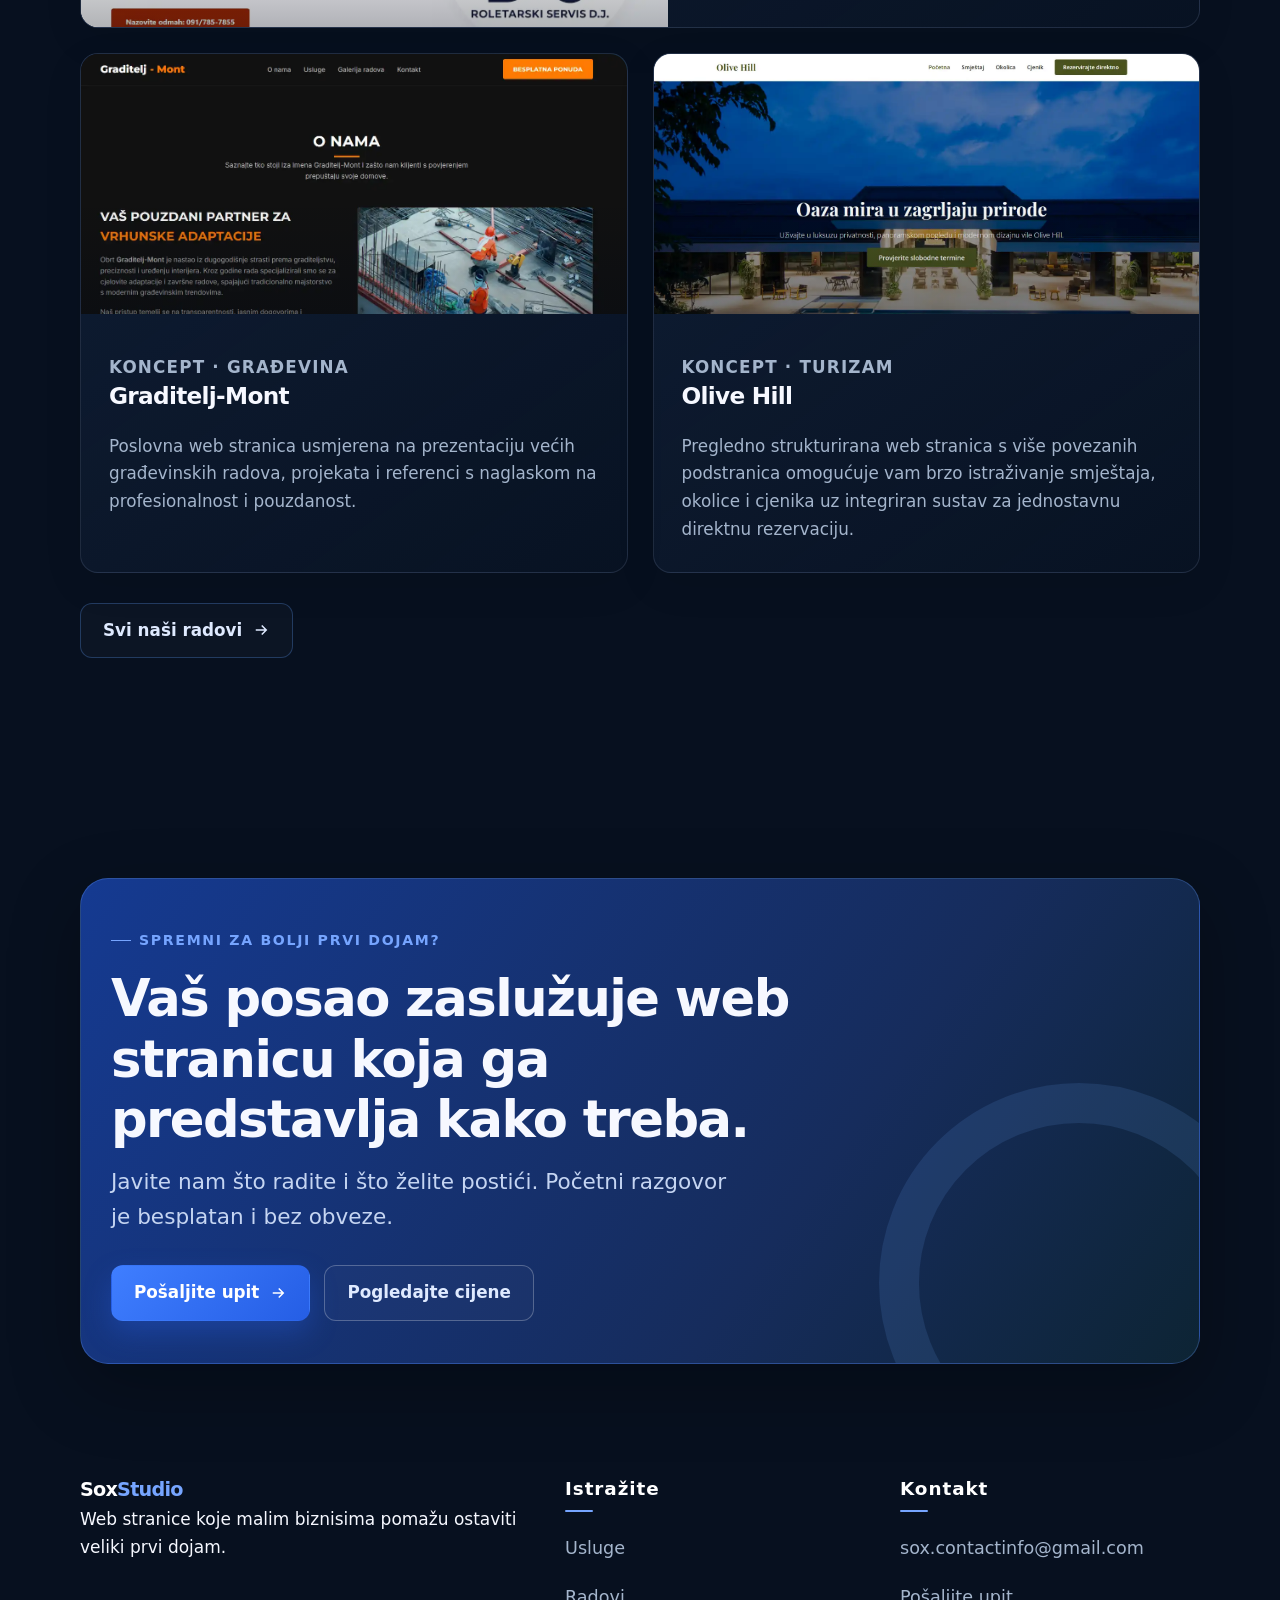
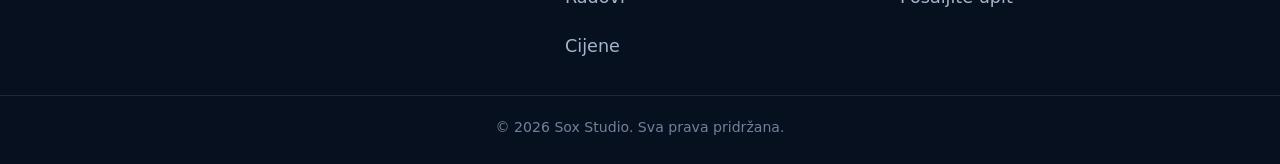
==== commit 8a98974c: "Update index.html" ====
--- a/index.html
+++ b/index.html
@@ -2,7 +2,7 @@
 <html lang="hr">
 <head>
   <meta charset="utf-8">
-    <link rel="icon" type="image/png" href="assets/images/favicon.png">
+  <link rel="icon" type="image/png" href="assets/images/favicon.png">
   <meta name="viewport" content="width=device-width, initial-scale=1">
   
   <!-- Primarni SEO Title (Sadrži primarnu ključnu riječ i brend) -->
@@ -11,15 +11,23 @@
   <!-- SEO Meta Opis (Privlačan sažetak do 160 znakova s pozivom na akciju) -->
   <meta name="description" content="Izrađujemo brze, moderne i jasne web stranice za obrte i male biznise diljem Hrvatske. Bez skrivenih troškova. Zatražite besplatne konzultacije!">
   
-  <!-- Kanonski link (ažuriran na novu vlastitu domenu) -->
+  <!-- Kanonski link -->
   <link rel="canonical" href="https://sox-studio.hr/">
 
-  <!-- Open Graph / Social Sharing tagovi (Za ljepši prikaz na Facebooku, WhatsAppu, LinkedInu) -->
+<!-- Open Graph / Social Sharing tagovi -->
   <meta property="og:title" content="Izrada web stranica za obrte i male biznise | Sox Studio">
   <meta property="og:description" content="Izrađujemo brze, moderne i jasne web stranice za male biznise diljem Hrvatske. Bez skrivenih troškova.">
   <meta property="og:type" content="website">
-  <meta property="og:url" content="https://sox-studio.hr">
+  <meta property="og:url" content="https://sox-studio.hr/">
   <meta property="og:image" content="https://sox-studio.hr/assets/images/og-slika.jpg">
+  <meta property="og:image:width" content="1200">
+  <meta property="og:image:height" content="630">
+
+  <!-- Twitter / X Card tagovi -->
+  <meta name="twitter:card" content="summary_large_image">
+  <meta name="twitter:title" content="Izrada web stranica za obrte i male biznise | Sox Studio">
+  <meta name="twitter:description" content="Izrađujemo brze, moderne i jasne web stranice za male biznise diljem Hrvatske. Bez skrivenih troškova.">
+  <meta name="twitter:image" content="https://sox-studio.hr/assets/images/og-slika.jpg">
 
   <link rel="stylesheet" href="assets/styles.css">
 </head>
@@ -36,10 +44,10 @@
         </svg>
       </button>
       <nav class="nav-links" aria-label="Glavna navigacija">
-        <a href="/">Početna</a>
+        <a href="/"aria-current="page">Početna</a>
         <a href="usluge">Usluge</a>
         <a href="radovi">Radovi</a>
-        <a href="cijene" aria-current="page">Cijene</a>
+        <a href="cijene" >Cijene</a>
         <a href="kontakt" class="nav-cta">Pošalji upit</a>
       </nav>
     </div>
@@ -53,8 +61,8 @@
           <h1>Web stranica koja radi dok vi <span class="gradient-text">radite svoj posao.</span></h1>
           <p class="lead">Izrađujemo moderne, brze i jasne web stranice koje obrte i male biznise diljem Hrvatske predstavljaju profesionalno — na svakom ekranu.</p>
           <div class="button-row">
-            <a class="button button--primary" href="kontakt.html">Zatražite besplatne konzultacije <svg viewBox="0 0 24 24" fill="none" stroke="currentColor" stroke-width="2"><path d="M5 12h14m-6-6 6 6-6 6"/></svg></a>
-            <a class="button button--ghost" href="radovi.html">Pogledajte radove</a>
+            <a class="button button--primary" href="kontakt">Zatražite besplatne konzultacije <svg viewBox="0 0 24 24" fill="none" stroke="currentColor" stroke-width="2"><path d="M5 12h14m-6-6 6 6-6 6"/></svg></a>
+            <a class="button button--ghost" href="radovi">Pogledajte radove</a>
           </div>
           <ul class="hero-points">
             <li><span class="tick"><svg viewBox="0 0 24 24" fill="none" stroke="currentColor" stroke-width="3"><path d="m5 12 4 4L19 6"/></svg></span>Prilagođeno mobitelima</li>
@@ -137,7 +145,7 @@
         </div>
         
         <div class="projects">
-         
+        
           <!-- 1. Roletarski servis -->
           <article class="project-card project-card--wide" data-reveal>
             <div class="project-thumb project-thumb--roletar">
@@ -149,7 +157,7 @@
               <p class="project-meta"><span class="status">Aktivan projekt</span> · Uslužni obrt</p>
               <h3>Roletarski servis D.J.</h3>
               <p>Informativna stranica s jasnim uslugama, područjem rada i brzim putem do upita.</p>
-              <a class="text-link" href="radovi.html">Pogledaj studiju projekta <svg viewBox="0 0 24 24" fill="none" stroke="currentColor" stroke-width="2"><path d="M5 12h14m-6-6 6 6-6 6"/></svg></a>
+              <a class="text-link" href="radovi">Pogledaj studiju projekta <svg viewBox="0 0 24 24" fill="none" stroke="currentColor" stroke-width="2"><path d="M5 12h14m-6-6 6 6-6 6"/></svg></a>
             </div>
           </article>
 
@@ -170,7 +178,7 @@
           <!-- 3. Vila na najam -->
           <article class="project-card" data-reveal>
             <div class="project-thumb project-thumb--kvadrat">
-              <a href="https://lorenaa420.github.io/turizam-web/index.html" target="_blank" rel="noopener noreferrer">
+              <a href="https://lorenaa420.github.io/turizam-web/" target="_blank" rel="noopener noreferrer">
                 <img src="assets/images/web-dizajn-iznajmljivanje-smjestaj.webp" alt="Web stranica građevinskog obrta i adaptacija - prikaz projekta" class="mini-image" loading="lazy">
               </a>
             </div>
@@ -184,7 +192,7 @@
         </div>
 
         <div class="button-row" data-reveal>
-          <a class="button button--ghost" href="radovi.html">Svi naši radovi <svg viewBox="0 0 24 24" fill="none" stroke="currentColor" stroke-width="2"><path d="M5 12h14m-6-6 6 6-6 6"/></svg></a>
+          <a class="button button--ghost" href="radovi">Svi naši radovi <svg viewBox="0 0 24 24" fill="none" stroke="currentColor" stroke-width="2"><path d="M5 12h14m-6-6 6 6-6 6"/></svg></a>
         </div>
       </div>
     </section>
@@ -194,7 +202,7 @@
         <p class="eyebrow">Spremni za bolji prvi dojam?</p>
         <h2>Vaš posao zaslužuje web stranicu koja ga predstavlja kako treba.</h2>
         <p class="lead">Javite nam što radite i što želite postići. Početni razgovor je besplatan i bez obveze.</p>
-        <div class="button-row"><a class="button button--primary" href="kontakt.html">Pošaljite upit <svg viewBox="0 0 24 24" fill="none" stroke="currentColor" stroke-width="2"><path d="M5 12h14m-6-6 6 6-6 6"/></svg></a><a class="button button--ghost" href="cijene.html">Pogledajte cijene</a></div>
+        <div class="button-row"><a class="button button--primary" href="kontakt">Pošaljite upit <svg viewBox="0 0 24 24" fill="none" stroke="currentColor" stroke-width="2"><path d="M5 12h14m-6-6 6 6-6 6"/></svg></a><a class="button button--ghost" href="cijene">Pogledajte cijene</a></div>
       </div></div>
     </section>
   </main>
@@ -203,22 +211,22 @@
     <div class="container">
       <div class="footer-grid">
         <div>
-          <a class="logo" href="index.html">Sox<span>Studio</span></a>
+          <a class="logo" href="./">Sox<span>Studio</span></a>
           <p class="footer-copy">Web stranice koje malim biznisima pomažu ostaviti veliki prvi dojam.</p>
         </div>
         <div>
           <p class="footer-title">Istražite</p>
           <nav class="footer-links">
-            <a href="usluge.html">Usluge</a>
-            <a href="radovi.html">Radovi</a>
-            <a href="cijene.html">Cijene</a>
+            <a href="usluge">Usluge</a>
+            <a href="radovi">Radovi</a>
+            <a href="cijene">Cijene</a>
           </nav>
         </div>
         <div>
           <p class="footer-title">Kontakt</p>
           <nav class="footer-links">
             <a href="mailto:sox.contactinfo@gmail.com">sox.contactinfo@gmail.com</a>
-            <a href="kontakt.html">Pošaljite upit</a>
+            <a href="kontakt">Pošaljite upit</a>
           </nav>
         </div>
       </div>
@@ -230,7 +238,7 @@
 
   <script src="assets/script.js"></script>
 
-  <!-- Schema JSON-LD skripta -->
+  <!-- Obogaćena Schema JSON-LD skripta za SEO -->
   <script type="application/ld+json">
   {
     "@context": "https://schema.org",
@@ -238,10 +246,15 @@
     "name": "Sox Studio",
     "description": "Izrada brzih, modernih i jasnih web stranica za obrte i male biznise diljem Hrvatske.",
     "url": "https://sox-studio.hr/",
+    "logo": "https://sox-studio.hr/assets/images/favicon.png",
     "email": "sox.contactinfo@gmail.com",
     "areaServed": "Croatia",
     "priceRange": "€€",
-    "knowsAbout": ["Web dizajn", "Izrada web stranica", "Mobile-first dizajn", "SEO"]
+    "knowsAbout": ["Web dizajn", "Izrada web stranica", "Mobile-first dizajn", "SEO"],
+    "sameAs": [
+      "https://www.facebook.com/",
+      "https://www.instagram.com/"
+    ]
   }
   </script>
 </body>
